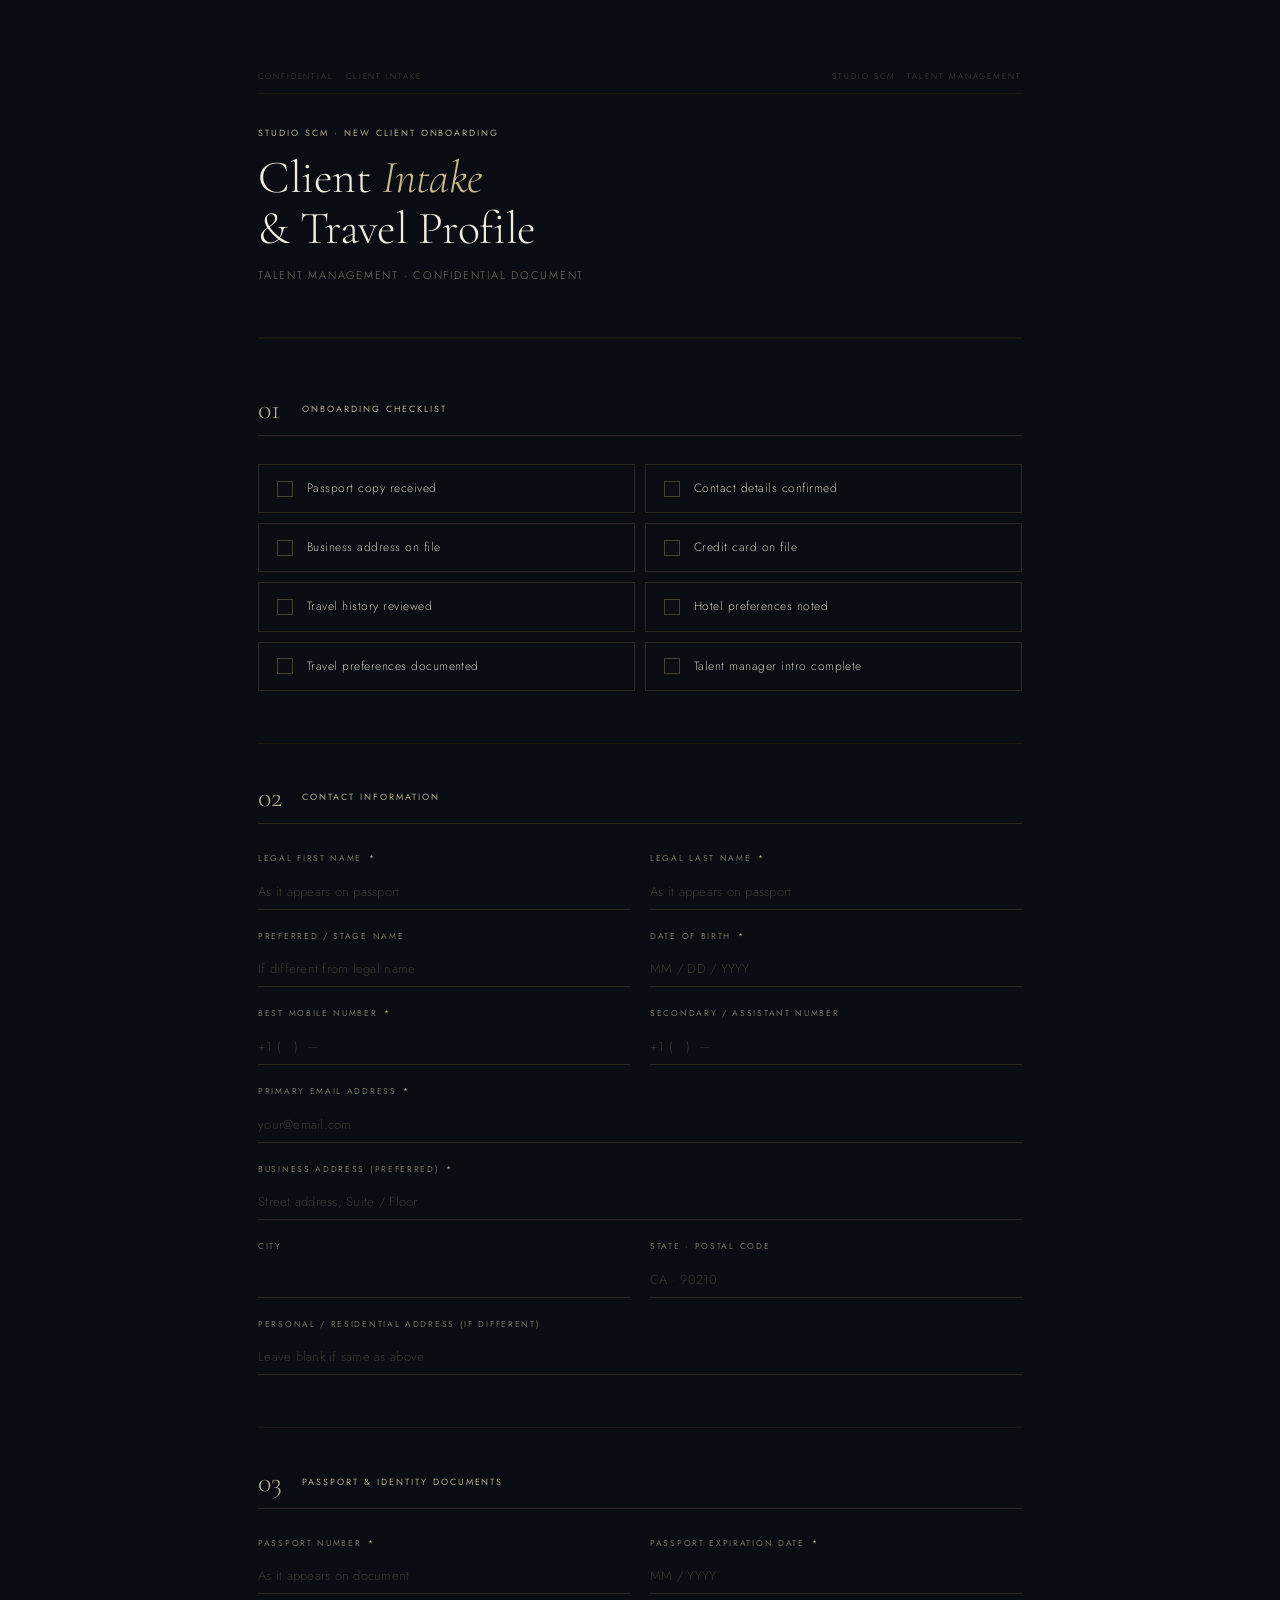
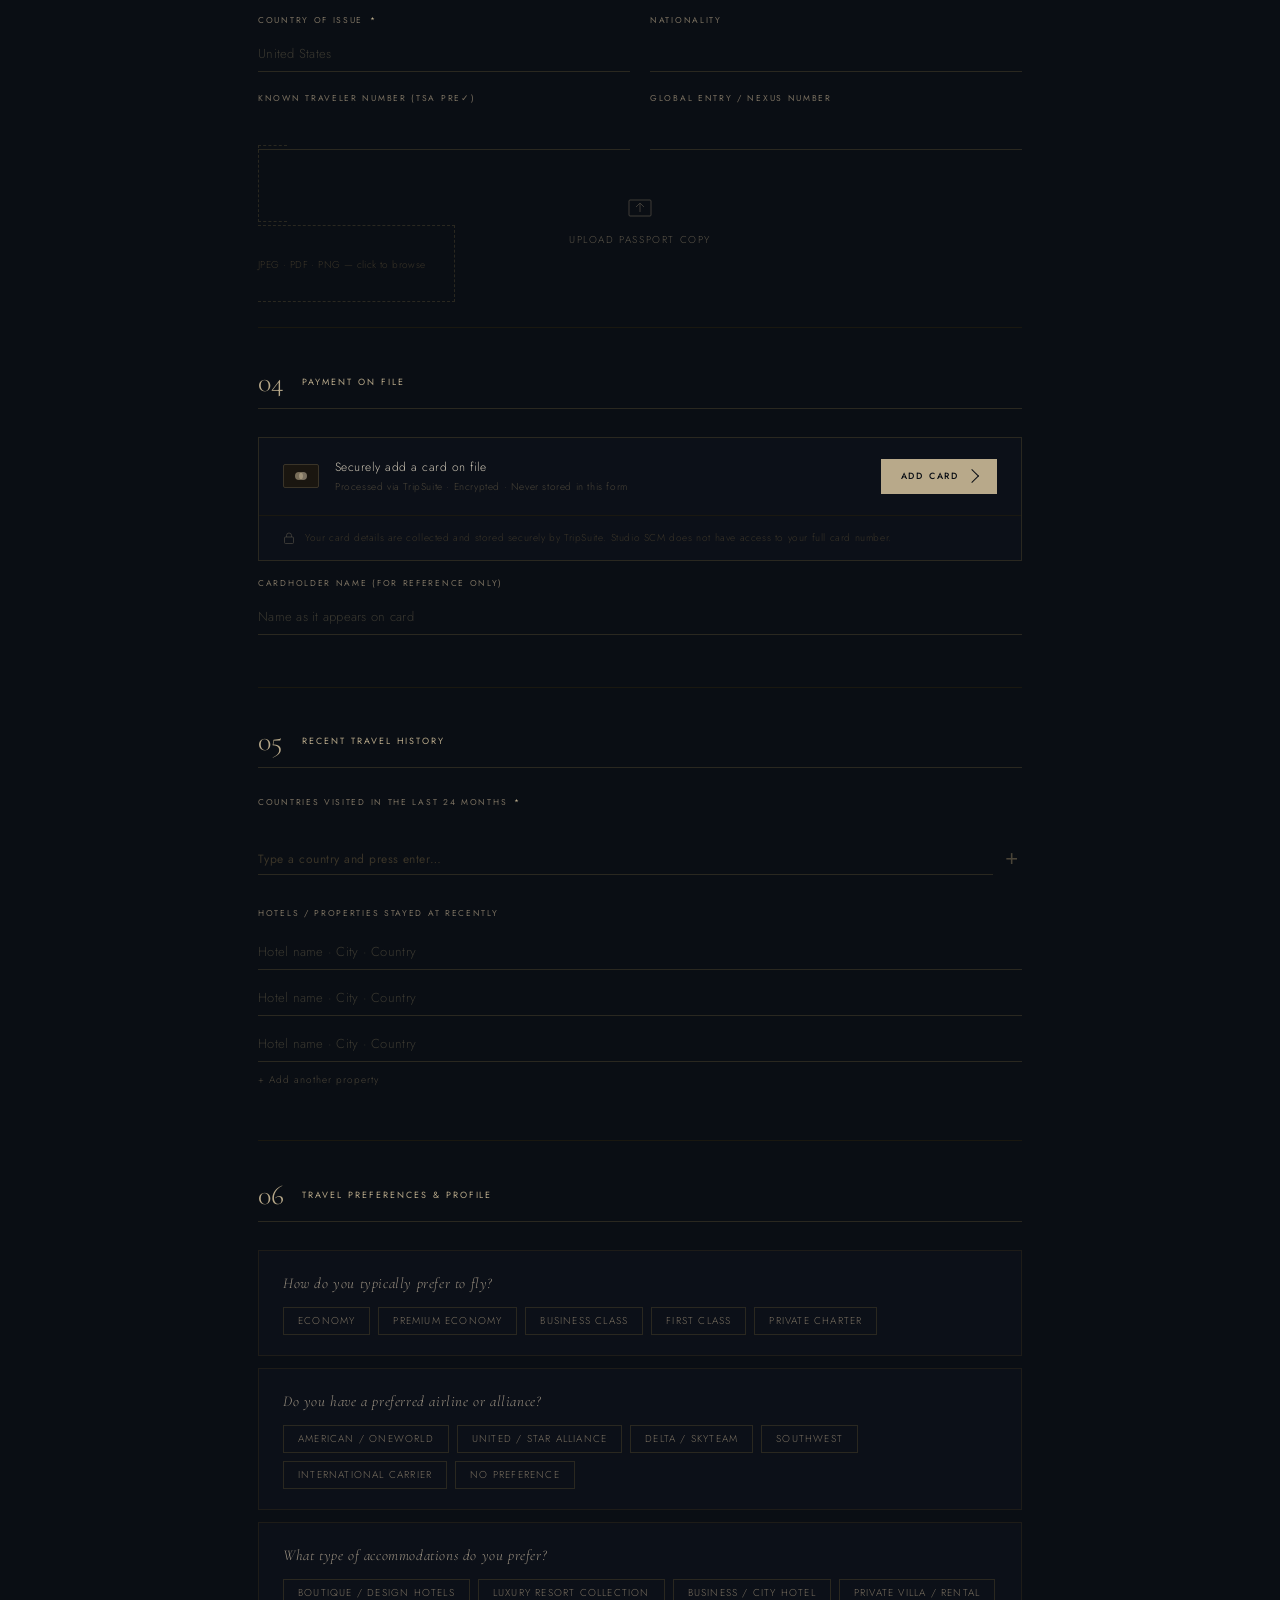
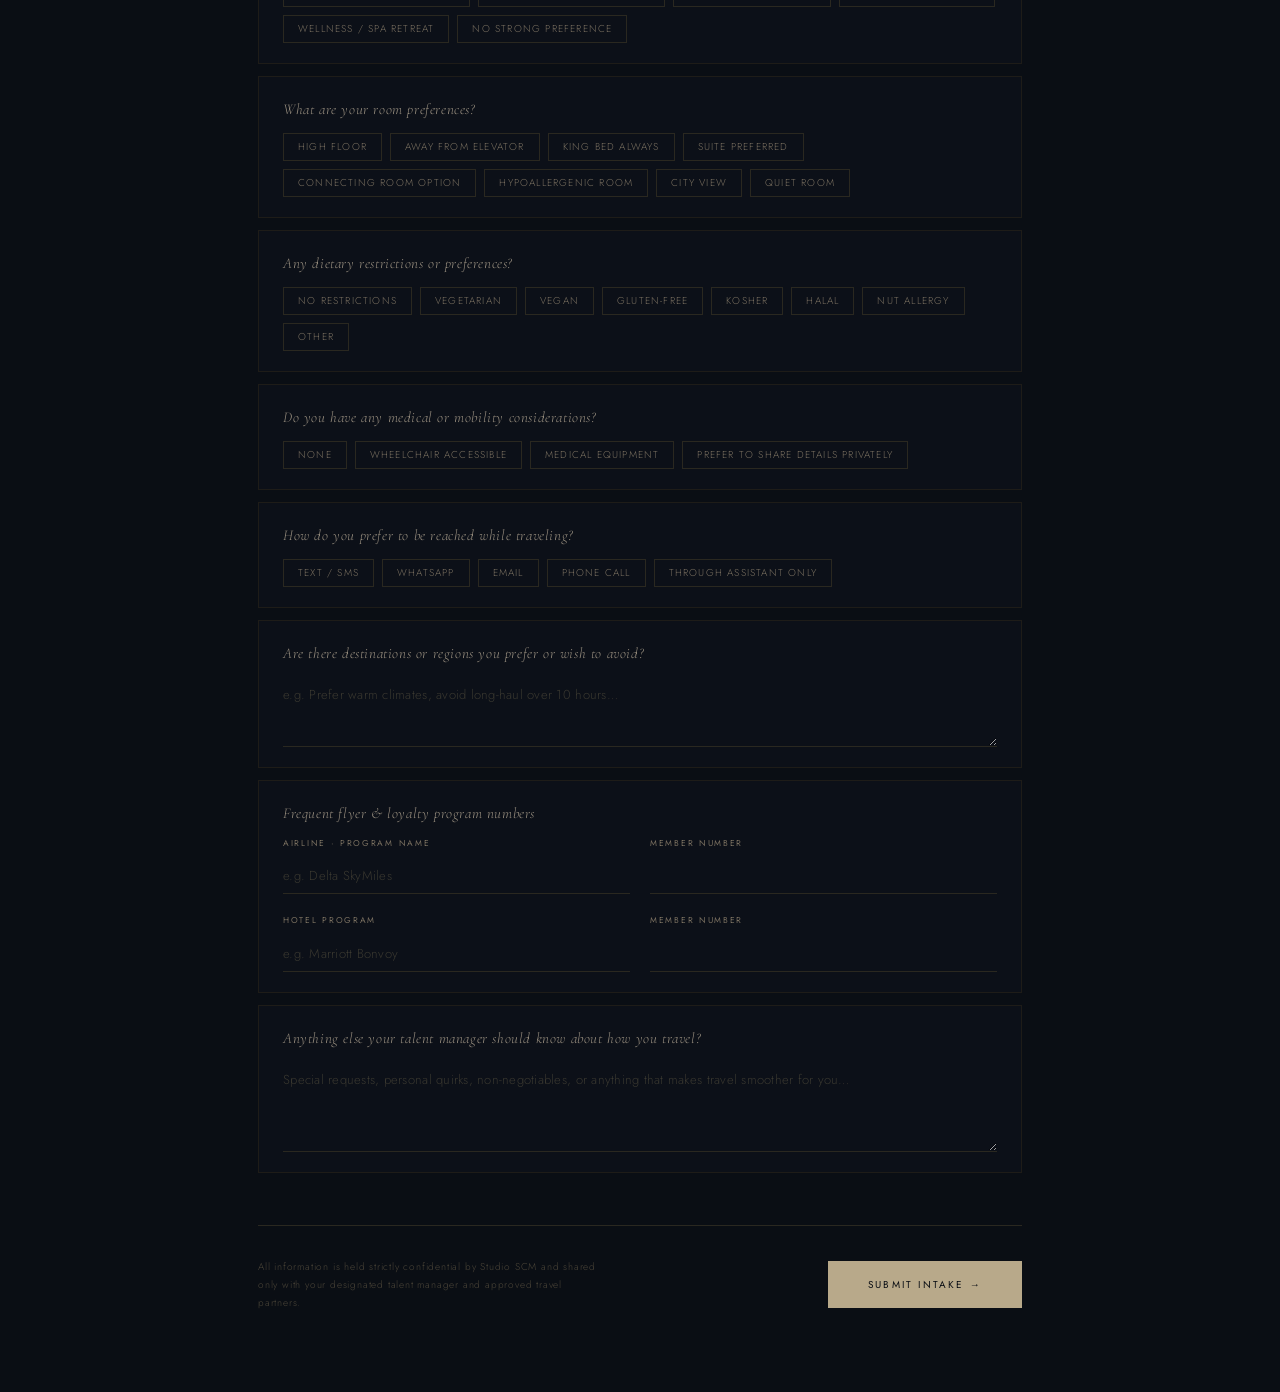
==== clientintake.html @ a7fa6554 "Publish client intake page at /clientintake Renamed StudioSCM_ClientIntake.html to clientintake.html" ====
<!DOCTYPE html>
<html lang="en">
<head>
<meta charset="UTF-8">
<meta name="viewport" content="width=device-width, initial-scale=1.0">
<title>Studio SCM · Client Intake & Travel Profile</title>
<style>
  @import url('https://fonts.googleapis.com/css2?family=Cormorant+Garamond:ital,wght@0,300;0,400;0,500;1,300;1,400&family=Jost:wght@300;400;500&display=swap');

  * { box-sizing: border-box; margin: 0; padding: 0; }

  body {
    background: #0a0e14;
    color: #e8e2d4;
    font-family: 'Jost', sans-serif;
    font-weight: 300;
    font-size: 13px;
    letter-spacing: 0.02em;
    line-height: 1.6;
    min-height: 100vh;
  }

  .page { max-width: 860px; margin: 0 auto; padding: 60px 48px 80px; }

  .confidential-bar {
    display: flex; align-items: center; justify-content: space-between;
    padding: 10px 0; margin-bottom: 32px;
    border-bottom: 0.5px solid #1a1810;
  }
  .conf-label { font-size: 8px; letter-spacing: 0.24em; text-transform: uppercase; color: #4a4438; }

  .title-block { margin-bottom: 52px; }
  .studio-tag { font-size: 9px; letter-spacing: 0.22em; text-transform: uppercase; color: #b8a98a; font-weight: 400; margin-bottom: 12px; }
  .main-title { font-family: 'Cormorant Garamond', serif; font-size: 46px; font-weight: 300; line-height: 1.1; color: #f2ece0; letter-spacing: -0.01em; }
  .main-title em { font-style: italic; color: #c9b98a; }
  .subtitle { font-size: 11px; letter-spacing: 0.16em; text-transform: uppercase; color: #7a7060; margin-top: 14px; }

  .progress-strip { height: 2px; background: #1a1810; margin-bottom: 56px; }
  .progress-fill { height: 100%; background: #b8a98a; width: 0%; transition: width 0.4s ease; }

  .section { margin-bottom: 52px; }
  .section-header { display: flex; align-items: center; gap: 16px; margin-bottom: 28px; padding-bottom: 12px; border-bottom: 0.5px solid #2a2820; }
  .section-num { font-family: 'Cormorant Garamond', serif; font-size: 28px; font-weight: 300; color: #b8a98a; line-height: 1; min-width: 28px; }
  .section-title { font-size: 9px; letter-spacing: 0.22em; text-transform: uppercase; color: #b8a98a; font-weight: 400; }

  /* Checklist */
  .checklist-grid { display: grid; grid-template-columns: 1fr 1fr; gap: 10px; }
  .check-item { display: flex; align-items: center; gap: 14px; padding: 14px 18px; border: 0.5px solid #2a2820; cursor: pointer; transition: border-color 0.2s, background 0.2s; user-select: none; }
  .check-item:hover { border-color: #4a4030; background: #0f1219; }
  .check-item.checked { border-color: #b8a98a; background: #0f1219; }
  .check-box { width: 16px; height: 16px; border: 0.5px solid #4a4030; flex-shrink: 0; display: flex; align-items: center; justify-content: center; transition: border-color 0.2s, background 0.2s; }
  .check-item.checked .check-box { border-color: #b8a98a; background: #b8a98a; }
  .check-mark { display: none; width: 8px; height: 5px; border-left: 1.5px solid #0a0e14; border-bottom: 1.5px solid #0a0e14; transform: rotate(-45deg) translateY(-1px); }
  .check-item.checked .check-mark { display: block; }
  .check-label { font-size: 12px; color: #c8c0b0; letter-spacing: 0.04em; }
  .check-item.checked .check-label { color: #e8e2d4; }

  /* Fields */
  .fields-grid { display: grid; grid-template-columns: 1fr 1fr; gap: 20px; }
  .field { display: flex; flex-direction: column; gap: 8px; }
  .field.span2 { grid-column: span 2; }
  .field-label { font-size: 8.5px; letter-spacing: 0.2em; text-transform: uppercase; color: #7a7060; font-weight: 400; }
  .field-label .req { color: #b8a98a; margin-left: 2px; }
  .field input, .field textarea, .field select {
    background: transparent; border: none; border-bottom: 0.5px solid #2a2820;
    color: #e8e2d4; font-family: 'Jost', sans-serif; font-weight: 300; font-size: 13px;
    padding: 8px 0; outline: none; transition: border-color 0.2s; letter-spacing: 0.02em; width: 100%;
  }
  .field input::placeholder, .field textarea::placeholder { color: #3a3830; }
  .field input:focus, .field textarea:focus { border-bottom-color: #b8a98a; }
  .field textarea { resize: vertical; min-height: 70px; line-height: 1.6; }

  .divider { height: 0.5px; background: #1a1810; margin: 40px 0; }

  /* Payment */
  .cc-block { border: 0.5px solid #2a2820; background: #0c1018; overflow: hidden; }
  .cc-top { display: flex; align-items: center; gap: 16px; padding: 20px 24px; border-bottom: 0.5px solid #1a1810; }
  .cc-icon { width: 36px; height: 24px; border: 0.5px solid #3a3428; border-radius: 2px; background: #1a1610; display: flex; align-items: center; justify-content: center; flex-shrink: 0; }
  .cc-dot { width: 8px; height: 8px; border-radius: 50%; background: #b8a98a; opacity: 0.6; margin-right: -4px; }
  .cc-dot2 { width: 8px; height: 8px; border-radius: 50%; background: #7a7060; }
  .cc-info { flex: 1; }
  .cc-info-title { font-size: 12px; color: #c8c0b0; letter-spacing: 0.04em; margin-bottom: 2px; }
  .cc-info-sub { font-size: 10px; color: #4a4438; letter-spacing: 0.06em; }
  .cc-btn { display: inline-flex; align-items: center; gap: 8px; padding: 10px 20px; background: #b8a98a; color: #0a0e14; font-family: 'Jost', sans-serif; font-size: 9px; font-weight: 500; letter-spacing: 0.2em; text-transform: uppercase; text-decoration: none; border: none; cursor: pointer; transition: background 0.2s; flex-shrink: 0; }
  .cc-btn:hover { background: #c8b99a; }
  .cc-arrow { width: 10px; height: 10px; border-top: 1.5px solid #0a0e14; border-right: 1.5px solid #0a0e14; transform: rotate(45deg); display: inline-block; flex-shrink: 0; }
  .cc-bottom { padding: 14px 24px; display: flex; align-items: center; gap: 10px; }
  .cc-secure-note { font-size: 10px; color: #3a3428; letter-spacing: 0.06em; line-height: 1.6; }

  /* Passport upload */
  .passport-upload { border: 0.5px dashed #2a2820; padding: 28px; text-align: center; cursor: pointer; transition: border-color 0.2s; }
  .passport-upload:hover { border-color: #4a4030; }
  .upload-label { font-size: 10px; letter-spacing: 0.16em; text-transform: uppercase; color: #5a5448; display: block; margin-bottom: 6px; margin-top: 10px; }
  .upload-sub { font-size: 10px; color: #3a3428; letter-spacing: 0.04em; }
  .passport-upload input[type="file"] { display: none; }

  /* Countries */
  .countries-row { display: flex; gap: 8px; flex-wrap: wrap; margin-top: 12px; min-height: 10px; }
  .country-tag { padding: 4px 12px; border: 0.5px solid #2a2820; font-size: 10px; letter-spacing: 0.1em; text-transform: uppercase; color: #7a7060; display: flex; align-items: center; gap: 8px; }
  .country-tag .remove { cursor: pointer; color: #4a4438; font-size: 16px; line-height: 1; }
  .country-tag .remove:hover { color: #b8a98a; }
  .add-country { display: flex; gap: 8px; align-items: center; margin-top: 10px; }
  .add-country input { background: transparent; border: none; border-bottom: 0.5px solid #2a2820; color: #e8e2d4; font-family: 'Jost', sans-serif; font-size: 12px; padding: 6px 0; outline: none; flex: 1; letter-spacing: 0.04em; }
  .add-country input:focus { border-bottom-color: #b8a98a; }
  .add-country input::placeholder { color: #3a3428; }
  .add-btn { font-size: 22px; color: #4a4438; cursor: pointer; border: none; background: none; line-height: 1; padding: 0 4px; }
  .add-btn:hover { color: #b8a98a; }
  .hotel-field { margin-bottom: 10px; }

  /* Travel preference cards */
  .travel-card { border: 0.5px solid #1e1c18; padding: 20px 24px; margin-bottom: 12px; background: #0c1018; }
  .travel-q { font-family: 'Cormorant Garamond', serif; font-size: 15px; font-weight: 300; color: #9a9080; letter-spacing: 0.04em; margin-bottom: 12px; font-style: italic; }
  .travel-options { display: flex; flex-wrap: wrap; gap: 8px; }
  .t-opt { padding: 5px 14px; border: 0.5px solid #2a2820; font-size: 10px; letter-spacing: 0.12em; text-transform: uppercase; color: #7a7060; cursor: pointer; transition: all 0.2s; user-select: none; }
  .t-opt:hover { border-color: #4a4030; color: #b8a98a; }
  .t-opt.selected { border-color: #b8a98a; color: #b8a98a; background: rgba(184,169,138,0.06); }

  /* Submit */
  .submit-row { display: flex; align-items: center; justify-content: space-between; gap: 32px; padding-top: 32px; border-top: 0.5px solid #2a2820; margin-top: 48px; }
  .submit-note { font-size: 10px; color: #4a4438; letter-spacing: 0.08em; max-width: 340px; line-height: 1.8; }
  .submit-btn { font-family: 'Jost', sans-serif; font-weight: 400; font-size: 10px; letter-spacing: 0.22em; text-transform: uppercase; color: #0a0e14; background: #b8a98a; border: none; padding: 16px 40px; cursor: pointer; transition: background 0.2s; white-space: nowrap; flex-shrink: 0; }
  .submit-btn:hover { background: #c8b99a; }
  .submit-btn:disabled { background: #3a3428; color: #5a5448; cursor: default; }

  /* Success state */
  .success-screen { display: none; text-align: center; padding: 80px 40px; }
  .success-screen.visible { display: block; }
  .success-icon { font-size: 48px; margin-bottom: 24px; }
  .success-title { font-family: 'Cormorant Garamond', serif; font-size: 36px; font-weight: 300; color: #f2ece0; margin-bottom: 12px; }
  .success-sub { font-size: 11px; color: #7a7060; letter-spacing: 0.12em; text-transform: uppercase; }

  /* Error banner */
  .error-banner { display: none; background: rgba(180,60,60,0.12); border: 0.5px solid #7a3030; color: #d47070; font-size: 11px; letter-spacing: 0.06em; padding: 12px 18px; margin-top: 16px; }
  .error-banner.visible { display: block; }

  @media (max-width: 640px) {
    .page { padding: 32px 24px 60px; }
    .checklist-grid { grid-template-columns: 1fr; }
    .fields-grid { grid-template-columns: 1fr; }
    .field.span2 { grid-column: span 1; }
    .main-title { font-size: 34px; }
    .submit-row { flex-direction: column; align-items: flex-start; }
    .cc-top { flex-direction: column; align-items: flex-start; }
  }
</style>
</head>
<body>

<div class="page">

  <div id="formSection">

    <div class="confidential-bar">
      <span class="conf-label">Confidential · Client Intake</span>
      <span class="conf-label">Studio SCM · Talent Management</span>
    </div>

    <div class="title-block">
      <div class="studio-tag">Studio SCM · New Client Onboarding</div>
      <div class="main-title">Client <em>Intake</em><br>&amp; Travel Profile</div>
      <div class="subtitle">Talent Management · Confidential Document</div>
    </div>

    <div class="progress-strip"><div class="progress-fill" id="progressFill"></div></div>

    <!-- 01 CHECKLIST -->
    <div class="section">
      <div class="section-header">
        <div class="section-num">01</div>
        <div class="section-title">Onboarding Checklist</div>
      </div>
      <div class="checklist-grid">
        <div class="check-item" onclick="toggleCheck(this)"><div class="check-box"><div class="check-mark"></div></div><span class="check-label">Passport copy received</span></div>
        <div class="check-item" onclick="toggleCheck(this)"><div class="check-box"><div class="check-mark"></div></div><span class="check-label">Contact details confirmed</span></div>
        <div class="check-item" onclick="toggleCheck(this)"><div class="check-box"><div class="check-mark"></div></div><span class="check-label">Business address on file</span></div>
        <div class="check-item" onclick="toggleCheck(this)"><div class="check-box"><div class="check-mark"></div></div><span class="check-label">Credit card on file</span></div>
        <div class="check-item" onclick="toggleCheck(this)"><div class="check-box"><div class="check-mark"></div></div><span class="check-label">Travel history reviewed</span></div>
        <div class="check-item" onclick="toggleCheck(this)"><div class="check-box"><div class="check-mark"></div></div><span class="check-label">Hotel preferences noted</span></div>
        <div class="check-item" onclick="toggleCheck(this)"><div class="check-box"><div class="check-mark"></div></div><span class="check-label">Travel preferences documented</span></div>
        <div class="check-item" onclick="toggleCheck(this)"><div class="check-box"><div class="check-mark"></div></div><span class="check-label">Talent manager intro complete</span></div>
      </div>
    </div>

    <div class="divider"></div>

    <!-- 02 CONTACT -->
    <div class="section">
      <div class="section-header">
        <div class="section-num">02</div>
        <div class="section-title">Contact Information</div>
      </div>
      <div class="fields-grid">
        <div class="field"><div class="field-label">Legal First Name <span class="req">*</span></div><input type="text" name="first_name" placeholder="As it appears on passport" required></div>
        <div class="field"><div class="field-label">Legal Last Name <span class="req">*</span></div><input type="text" name="last_name" placeholder="As it appears on passport" required></div>
        <div class="field"><div class="field-label">Preferred / Stage Name</div><input type="text" name="preferred_name" placeholder="If different from legal name"></div>
        <div class="field"><div class="field-label">Date of Birth <span class="req">*</span></div><input type="text" name="dob" placeholder="MM / DD / YYYY" required></div>
        <div class="field"><div class="field-label">Best Mobile Number <span class="req">*</span></div><input type="tel" name="phone_primary" placeholder="+1 (   )  —  " required></div>
        <div class="field"><div class="field-label">Secondary / Assistant Number</div><input type="tel" name="phone_secondary" placeholder="+1 (   )  —  "></div>
        <div class="field span2"><div class="field-label">Primary Email Address <span class="req">*</span></div><input type="email" name="email" placeholder="your@email.com" required></div>
        <div class="field span2"><div class="field-label">Business Address (Preferred) <span class="req">*</span></div><input type="text" name="address_business" placeholder="Street address, Suite / Floor" required></div>
        <div class="field"><div class="field-label">City</div><input type="text" name="address_city" placeholder=""></div>
        <div class="field"><div class="field-label">State · Postal Code</div><input type="text" name="address_state_zip" placeholder="CA · 90210"></div>
        <div class="field span2"><div class="field-label">Personal / Residential Address (if different)</div><input type="text" name="address_personal" placeholder="Leave blank if same as above"></div>
      </div>
    </div>

    <div class="divider"></div>

    <!-- 03 PASSPORT -->
    <div class="section">
      <div class="section-header">
        <div class="section-num">03</div>
        <div class="section-title">Passport &amp; Identity Documents</div>
      </div>
      <div class="fields-grid" style="margin-bottom: 24px;">
        <div class="field"><div class="field-label">Passport Number <span class="req">*</span></div><input type="text" name="passport_number" placeholder="As it appears on document" required></div>
        <div class="field"><div class="field-label">Passport Expiration Date <span class="req">*</span></div><input type="text" name="passport_expiry" placeholder="MM / YYYY" required></div>
        <div class="field"><div class="field-label">Country of Issue <span class="req">*</span></div><input type="text" name="passport_country" placeholder="United States" required></div>
        <div class="field"><div class="field-label">Nationality</div><input type="text" name="nationality" placeholder=""></div>
        <div class="field"><div class="field-label">Known Traveler Number (TSA Pre✓)</div><input type="text" name="ktn" placeholder=""></div>
        <div class="field"><div class="field-label">Global Entry / NEXUS Number</div><input type="text" name="global_entry" placeholder=""></div>
      </div>

      <label class="passport-upload" id="uploadZone">
        <input type="file" id="passportFile" name="passport_file" accept=".jpg,.jpeg,.png,.pdf" onchange="handleFileSelect(this)">
        <svg width="28" height="28" viewBox="0 0 28 28" fill="none" xmlns="http://www.w3.org/2000/svg" style="opacity:0.4; margin: 0 auto; display: block;">
          <rect x="3" y="6" width="22" height="16" rx="1" stroke="#b8a98a" stroke-width="0.75"/>
          <line x1="14" y1="10" x2="14" y2="18" stroke="#b8a98a" stroke-width="0.75"/>
          <polyline points="10,13 14,9 18,13" stroke="#b8a98a" stroke-width="0.75" fill="none"/>
        </svg>
        <span class="upload-label" id="uploadLabel">Upload Passport Copy</span>
        <span class="upload-sub">JPEG · PDF · PNG — click to browse</span>
      </label>
    </div>

    <div class="divider"></div>

    <!-- 04 PAYMENT -->
    <div class="section">
      <div class="section-header">
        <div class="section-num">04</div>
        <div class="section-title">Payment on File</div>
      </div>

      <div class="cc-block">
        <div class="cc-top">
          <div class="cc-icon">
            <div class="cc-dot"></div>
            <div class="cc-dot2"></div>
          </div>
          <div class="cc-info">
            <div class="cc-info-title">Securely add a card on file</div>
            <div class="cc-info-sub">Processed via TripSuite · Encrypted · Never stored in this form</div>
          </div>
          <a class="cc-btn" href="https://app.tripsuite.com/public/clients/b8e53a6a-65d3-44a4-b1b5-7749fac20e9f/card?name=Natalie%20S" target="_blank" rel="noopener noreferrer">
            Add Card <span class="cc-arrow"></span>
          </a>
        </div>
        <div class="cc-bottom">
          <svg width="12" height="12" viewBox="0 0 12 12" fill="none" xmlns="http://www.w3.org/2000/svg" style="opacity:0.35; flex-shrink:0;">
            <rect x="1.5" y="5" width="9" height="6.5" rx="1" stroke="#b8a98a" stroke-width="0.75"/>
            <path d="M3.5 5V3.5a2.5 2.5 0 0 1 5 0V5" stroke="#b8a98a" stroke-width="0.75"/>
          </svg>
          <span class="cc-secure-note">Your card details are collected and stored securely by TripSuite. Studio SCM does not have access to your full card number.</span>
        </div>
      </div>

      <div style="margin-top: 16px;">
        <div class="field">
          <div class="field-label">Cardholder Name (for reference only)</div>
          <input type="text" name="cardholder_name" placeholder="Name as it appears on card">
        </div>
      </div>
    </div>

    <div class="divider"></div>

    <!-- 05 TRAVEL HISTORY -->
    <div class="section">
      <div class="section-header">
        <div class="section-num">05</div>
        <div class="section-title">Recent Travel History</div>
      </div>

      <div style="margin-bottom: 32px;">
        <div class="field-label" style="margin-bottom: 14px;">Countries visited in the last 24 months <span class="req">*</span></div>
        <div class="countries-row" id="countryTags"></div>
        <div class="add-country">
          <input type="text" id="countryInput" placeholder="Type a country and press enter…" onkeydown="addCountryOnEnter(event)">
          <button type="button" class="add-btn" onclick="addCountry()">+</button>
        </div>
        <input type="hidden" name="countries_visited" id="countriesHidden">
      </div>

      <div>
        <div class="field-label" style="margin-bottom: 14px;">Hotels / properties stayed at recently</div>
        <div id="hotelFields">
          <div class="hotel-field field"><input type="text" name="hotel_1" placeholder="Hotel name · City · Country"></div>
          <div class="hotel-field field"><input type="text" name="hotel_2" placeholder="Hotel name · City · Country"></div>
          <div class="hotel-field field"><input type="text" name="hotel_3" placeholder="Hotel name · City · Country"></div>
        </div>
        <div style="margin-top: 10px; font-size: 10px; color: #4a4438; cursor: pointer; letter-spacing: 0.1em;" onclick="addHotelField()">+ Add another property</div>
      </div>
    </div>

    <div class="divider"></div>

    <!-- 06 TRAVEL PREFERENCES -->
    <div class="section">
      <div class="section-header">
        <div class="section-num">06</div>
        <div class="section-title">Travel Preferences &amp; Profile</div>
      </div>

      <div class="travel-card">
        <div class="travel-q">How do you typically prefer to fly?</div>
        <div class="travel-options" data-field="flight_class">
          <div class="t-opt" onclick="toggleOpt(this)">Economy</div>
          <div class="t-opt" onclick="toggleOpt(this)">Premium Economy</div>
          <div class="t-opt" onclick="toggleOpt(this)">Business Class</div>
          <div class="t-opt" onclick="toggleOpt(this)">First Class</div>
          <div class="t-opt" onclick="toggleOpt(this)">Private Charter</div>
        </div>
      </div>

      <div class="travel-card">
        <div class="travel-q">Do you have a preferred airline or alliance?</div>
        <div class="travel-options" data-field="airline_pref">
          <div class="t-opt" onclick="toggleOpt(this)">American / Oneworld</div>
          <div class="t-opt" onclick="toggleOpt(this)">United / Star Alliance</div>
          <div class="t-opt" onclick="toggleOpt(this)">Delta / SkyTeam</div>
          <div class="t-opt" onclick="toggleOpt(this)">Southwest</div>
          <div class="t-opt" onclick="toggleOpt(this)">International carrier</div>
          <div class="t-opt" onclick="toggleOpt(this)">No preference</div>
        </div>
      </div>

      <div class="travel-card">
        <div class="travel-q">What type of accommodations do you prefer?</div>
        <div class="travel-options" data-field="hotel_type">
          <div class="t-opt" onclick="toggleOpt(this)">Boutique / Design hotels</div>
          <div class="t-opt" onclick="toggleOpt(this)">Luxury resort collection</div>
          <div class="t-opt" onclick="toggleOpt(this)">Business / City hotel</div>
          <div class="t-opt" onclick="toggleOpt(this)">Private villa / rental</div>
          <div class="t-opt" onclick="toggleOpt(this)">Wellness / Spa retreat</div>
          <div class="t-opt" onclick="toggleOpt(this)">No strong preference</div>
        </div>
      </div>

      <div class="travel-card">
        <div class="travel-q">What are your room preferences?</div>
        <div class="travel-options" data-field="room_pref">
          <div class="t-opt" onclick="toggleOpt(this)">High floor</div>
          <div class="t-opt" onclick="toggleOpt(this)">Away from elevator</div>
          <div class="t-opt" onclick="toggleOpt(this)">King bed always</div>
          <div class="t-opt" onclick="toggleOpt(this)">Suite preferred</div>
          <div class="t-opt" onclick="toggleOpt(this)">Connecting room option</div>
          <div class="t-opt" onclick="toggleOpt(this)">Hypoallergenic room</div>
          <div class="t-opt" onclick="toggleOpt(this)">City view</div>
          <div class="t-opt" onclick="toggleOpt(this)">Quiet room</div>
        </div>
      </div>

      <div class="travel-card">
        <div class="travel-q">Any dietary restrictions or preferences?</div>
        <div class="travel-options" data-field="dietary">
          <div class="t-opt" onclick="toggleOpt(this)">No restrictions</div>
          <div class="t-opt" onclick="toggleOpt(this)">Vegetarian</div>
          <div class="t-opt" onclick="toggleOpt(this)">Vegan</div>
          <div class="t-opt" onclick="toggleOpt(this)">Gluten-free</div>
          <div class="t-opt" onclick="toggleOpt(this)">Kosher</div>
          <div class="t-opt" onclick="toggleOpt(this)">Halal</div>
          <div class="t-opt" onclick="toggleOpt(this)">Nut allergy</div>
          <div class="t-opt" onclick="toggleOpt(this)">Other</div>
        </div>
      </div>

      <div class="travel-card">
        <div class="travel-q">Do you have any medical or mobility considerations?</div>
        <div class="travel-options" data-field="mobility">
          <div class="t-opt" onclick="toggleOpt(this)">None</div>
          <div class="t-opt" onclick="toggleOpt(this)">Wheelchair accessible</div>
          <div class="t-opt" onclick="toggleOpt(this)">Medical equipment</div>
          <div class="t-opt" onclick="toggleOpt(this)">Prefer to share details privately</div>
        </div>
      </div>

      <div class="travel-card">
        <div class="travel-q">How do you prefer to be reached while traveling?</div>
        <div class="travel-options" data-field="contact_pref">
          <div class="t-opt" onclick="toggleOpt(this)">Text / SMS</div>
          <div class="t-opt" onclick="toggleOpt(this)">WhatsApp</div>
          <div class="t-opt" onclick="toggleOpt(this)">Email</div>
          <div class="t-opt" onclick="toggleOpt(this)">Phone call</div>
          <div class="t-opt" onclick="toggleOpt(this)">Through assistant only</div>
        </div>
      </div>

      <div class="travel-card">
        <div class="travel-q">Are there destinations or regions you prefer or wish to avoid?</div>
        <div class="field" style="margin-top: 8px;">
          <textarea name="destination_notes" placeholder="e.g. Prefer warm climates, avoid long-haul over 10 hours…"></textarea>
        </div>
      </div>

      <div class="travel-card">
        <div class="travel-q">Frequent flyer &amp; loyalty program numbers</div>
        <div class="fields-grid" style="margin-top: 10px;">
          <div class="field"><div class="field-label">Airline · Program name</div><input type="text" name="ff_airline" placeholder="e.g. Delta SkyMiles"></div>
          <div class="field"><div class="field-label">Member Number</div><input type="text" name="ff_airline_num" placeholder=""></div>
          <div class="field"><div class="field-label">Hotel program</div><input type="text" name="ff_hotel" placeholder="e.g. Marriott Bonvoy"></div>
          <div class="field"><div class="field-label">Member Number</div><input type="text" name="ff_hotel_num" placeholder=""></div>
        </div>
      </div>

      <div class="travel-card">
        <div class="travel-q">Anything else your talent manager should know about how you travel?</div>
        <div class="field" style="margin-top: 8px;">
          <textarea name="additional_notes" placeholder="Special requests, personal quirks, non-negotiables, or anything that makes travel smoother for you…" style="min-height: 90px;"></textarea>
        </div>
      </div>
    </div>

    <div class="error-banner" id="errorBanner">Something went wrong — please try again or email amy@studioscm.com directly.</div>

    <div class="submit-row">
      <div class="submit-note">All information is held strictly confidential by Studio SCM and shared only with your designated talent manager and approved travel partners.</div>
      <button type="button" class="submit-btn" id="submitBtn" onclick="handleSubmit()">Submit Intake →</button>
    </div>

  </div><!-- end formSection -->

  <!-- SUCCESS SCREEN -->
  <div class="success-screen" id="successScreen">
    <div class="success-icon">✦</div>
    <div class="main-title" style="font-size:36px; margin-bottom: 16px;">Thank <em>you.</em></div>
    <div class="subtitle" style="margin-top: 0;">Your intake form has been received · Studio SCM will be in touch shortly</div>
  </div>

</div><!-- end page -->

<script>
  const countries = [];
  let hotelCount = 3;

  /* ---- Checklist ---- */
  function toggleCheck(el) {
    el.classList.toggle('checked');
    updateProgress();
  }

  function updateProgress() {
    const total = document.querySelectorAll('.check-item').length;
    const done = document.querySelectorAll('.check-item.checked').length;
    document.getElementById('progressFill').style.width = (done / total * 100) + '%';
  }

  /* ---- Travel opts ---- */
  function toggleOpt(el) { el.classList.toggle('selected'); }

  /* ---- Countries ---- */
  function addCountry() {
    const input = document.getElementById('countryInput');
    const val = input.value.trim();
    if (!val) return;
    countries.push(val);
    input.value = '';
    renderCountries();
  }

  function addCountryOnEnter(e) {
    if (e.key === 'Enter') { e.preventDefault(); addCountry(); }
  }

  function removeCountry(idx) {
    countries.splice(idx, 1);
    renderCountries();
  }

  function renderCountries() {
    const row = document.getElementById('countryTags');
    row.innerHTML = countries.map((c, i) =>
      `<div class="country-tag">${c}<span class="remove" onclick="removeCountry(${i})">×</span></div>`
    ).join('');
    document.getElementById('countriesHidden').value = countries.join(', ');
  }

  /* ---- Hotels ---- */
  function addHotelField() {
    hotelCount++;
    const container = document.getElementById('hotelFields');
    const div = document.createElement('div');
    div.className = 'hotel-field field';
    div.innerHTML = `<input type="text" name="hotel_${hotelCount}" placeholder="Hotel name · City · Country">`;
    container.appendChild(div);
  }

  /* ---- File upload ---- */
  function handleFileSelect(input) {
    const label = document.getElementById('uploadLabel');
    if (input.files && input.files[0]) {
      label.textContent = '✓ ' + input.files[0].name;
      document.getElementById('uploadZone').style.borderColor = '#b8a98a';
    }
  }

  /* ---- Collect preference pills ---- */
  function collectPreferences() {
    const result = {};
    document.querySelectorAll('.travel-options[data-field]').forEach(group => {
      const key = group.getAttribute('data-field');
      const selected = [...group.querySelectorAll('.t-opt.selected')].map(el => el.textContent.trim());
      result[key] = selected.join(', ') || 'None selected';
    });
    return result;
  }

  /* ---- Submit via Formspree ---- */
  async function handleSubmit() {
    const btn = document.getElementById('submitBtn');
    const errorBanner = document.getElementById('errorBanner');
    errorBanner.classList.remove('visible');

    // Basic validation
    const required = document.querySelectorAll('[required]');
    let valid = true;
    required.forEach(field => {
      if (!field.value.trim()) {
        field.style.borderBottomColor = '#d47070';
        valid = false;
      } else {
        field.style.borderBottomColor = '';
      }
    });
    if (!valid) {
      errorBanner.textContent = 'Please fill in all required fields before submitting.';
      errorBanner.classList.add('visible');
      errorBanner.scrollIntoView({ behavior: 'smooth', block: 'center' });
      return;
    }

    btn.textContent = 'Sending…';
    btn.disabled = true;

    // Gather all named inputs
    const data = {};
    document.querySelectorAll('[name]').forEach(el => {
      if (el.name && el.type !== 'file') data[el.name] = el.value;
    });

    // Merge preference pills
    const prefs = collectPreferences();
    Object.assign(data, prefs);

    // Checklist state
    const checks = [...document.querySelectorAll('.check-item')].map(el => {
      return (el.classList.contains('checked') ? '✓ ' : '○ ') + el.querySelector('.check-label').textContent;
    });
    data['onboarding_checklist'] = checks.join(' | ');

    // -------------------------------------------------------
    // FORMSPREE ENDPOINT
    // Replace YOUR_FORM_ID below after signing up at formspree.io
    // e.g. https://formspree.io/f/abcd1234
    // -------------------------------------------------------
    const FORMSPREE_ENDPOINT = 'https://formspree.io/f/YOUR_FORM_ID';

    try {
      const res = await fetch(FORMSPREE_ENDPOINT, {
        method: 'POST',
        headers: { 'Content-Type': 'application/json', 'Accept': 'application/json' },
        body: JSON.stringify(data)
      });

      if (res.ok) {
        document.getElementById('formSection').style.display = 'none';
        document.getElementById('successScreen').classList.add('visible');
        window.scrollTo({ top: 0, behavior: 'smooth' });
      } else {
        throw new Error('Server error');
      }
    } catch (err) {
      btn.textContent = 'Submit Intake →';
      btn.disabled = false;
      errorBanner.textContent = 'Something went wrong — please try again or email amy@studioscm.com directly.';
      errorBanner.classList.add('visible');
    }
  }
</script>
</body>
</html>
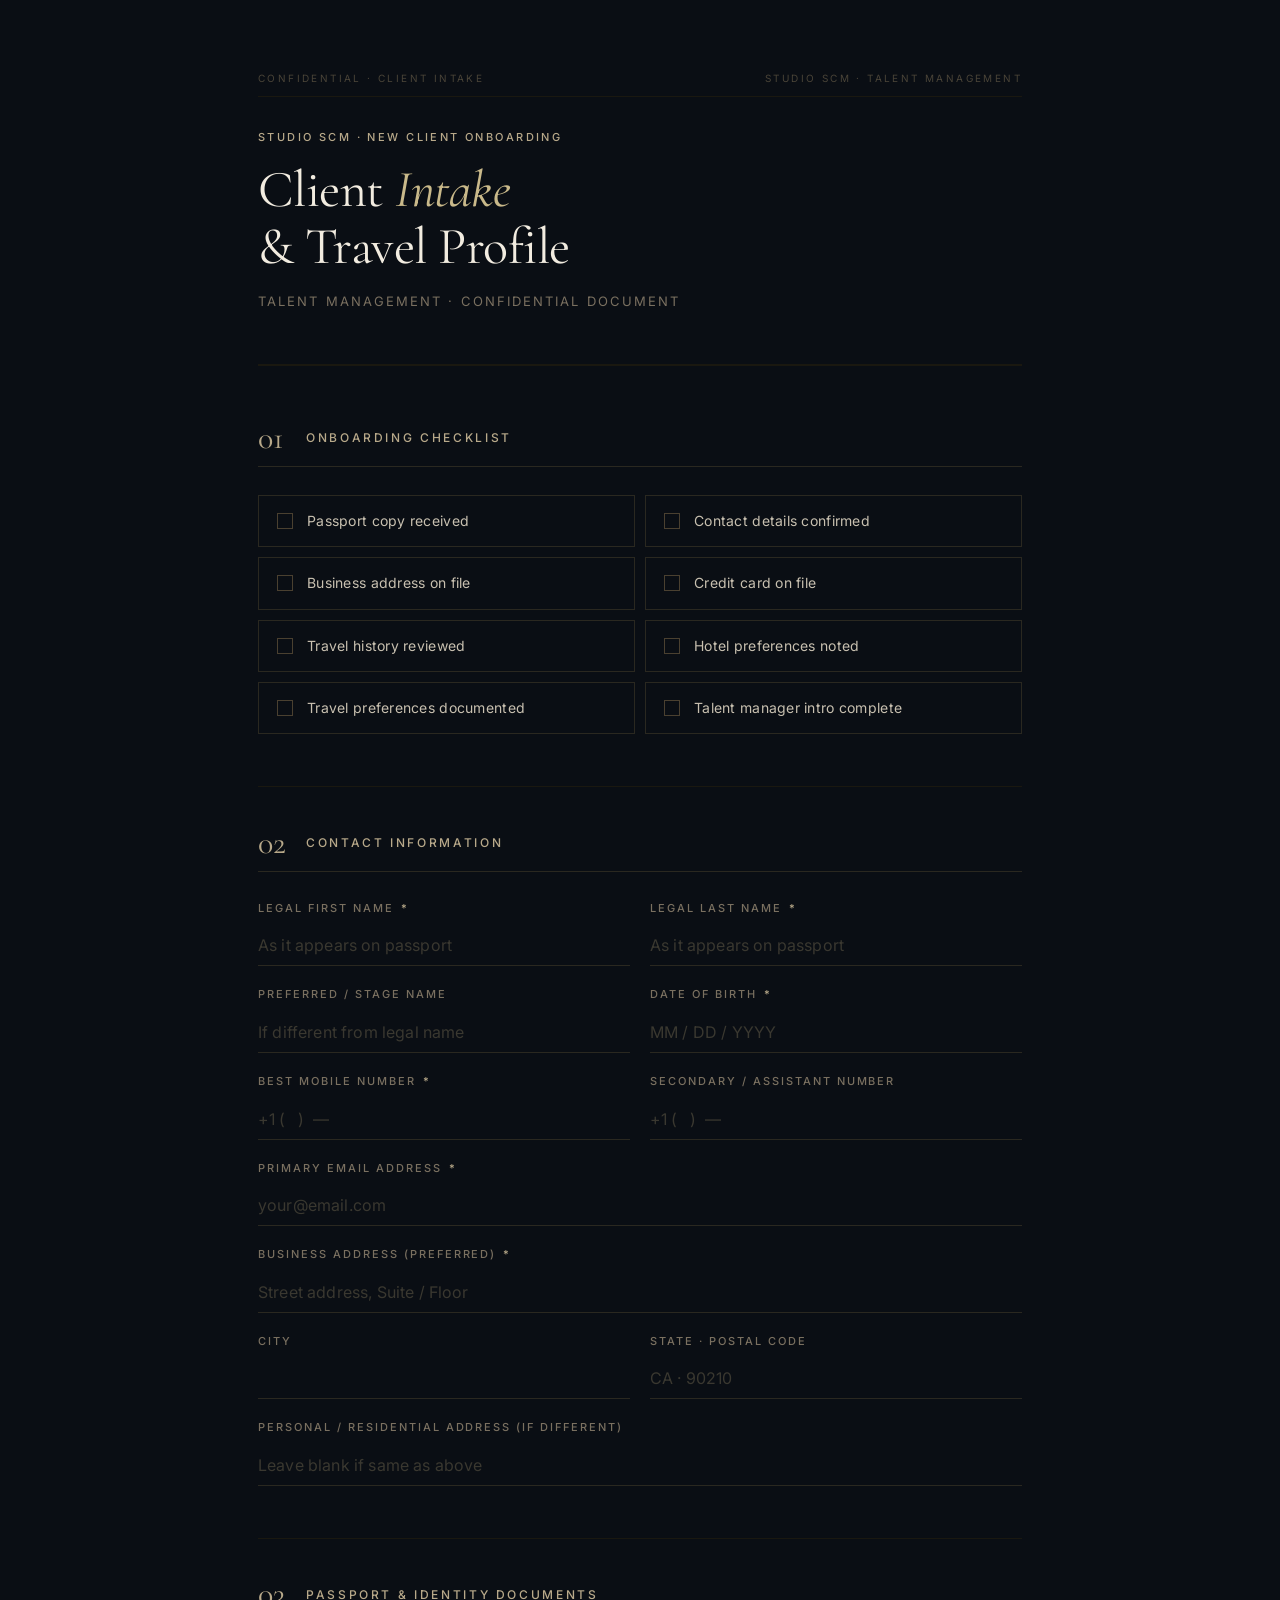
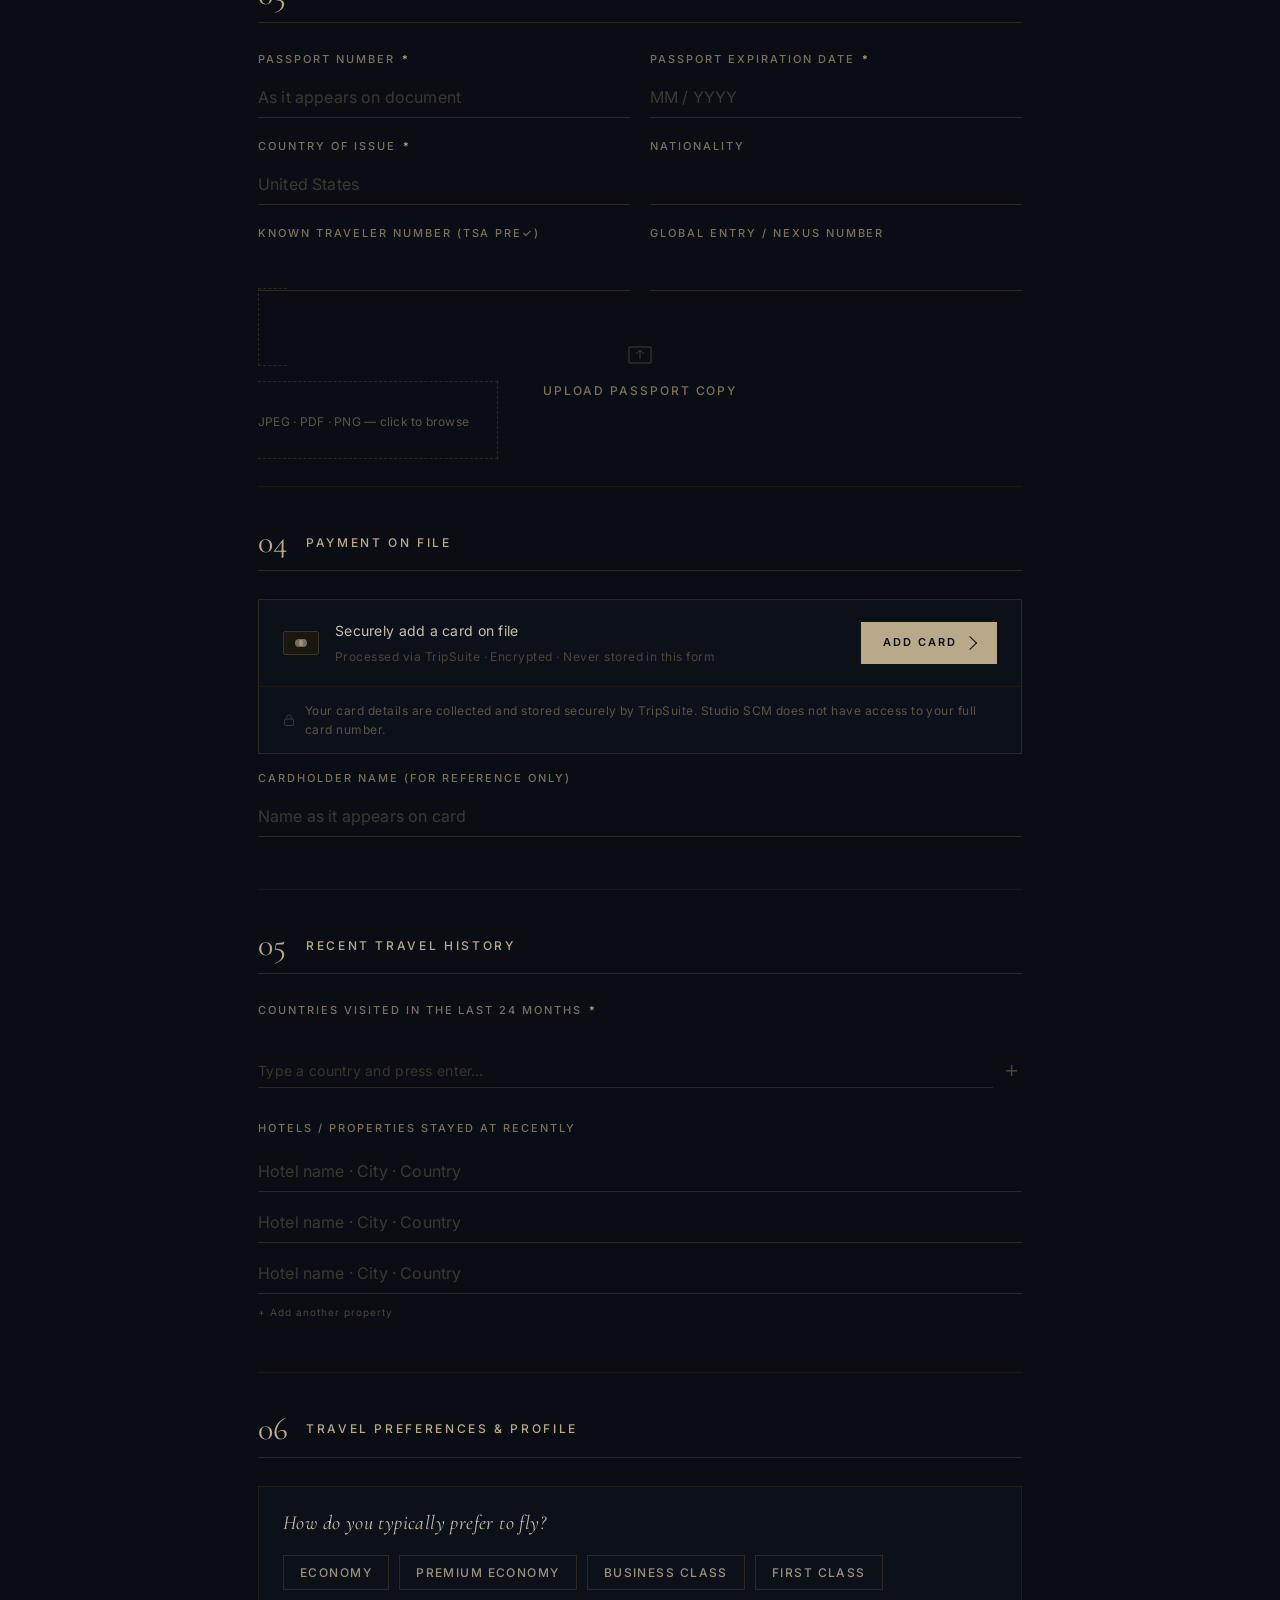
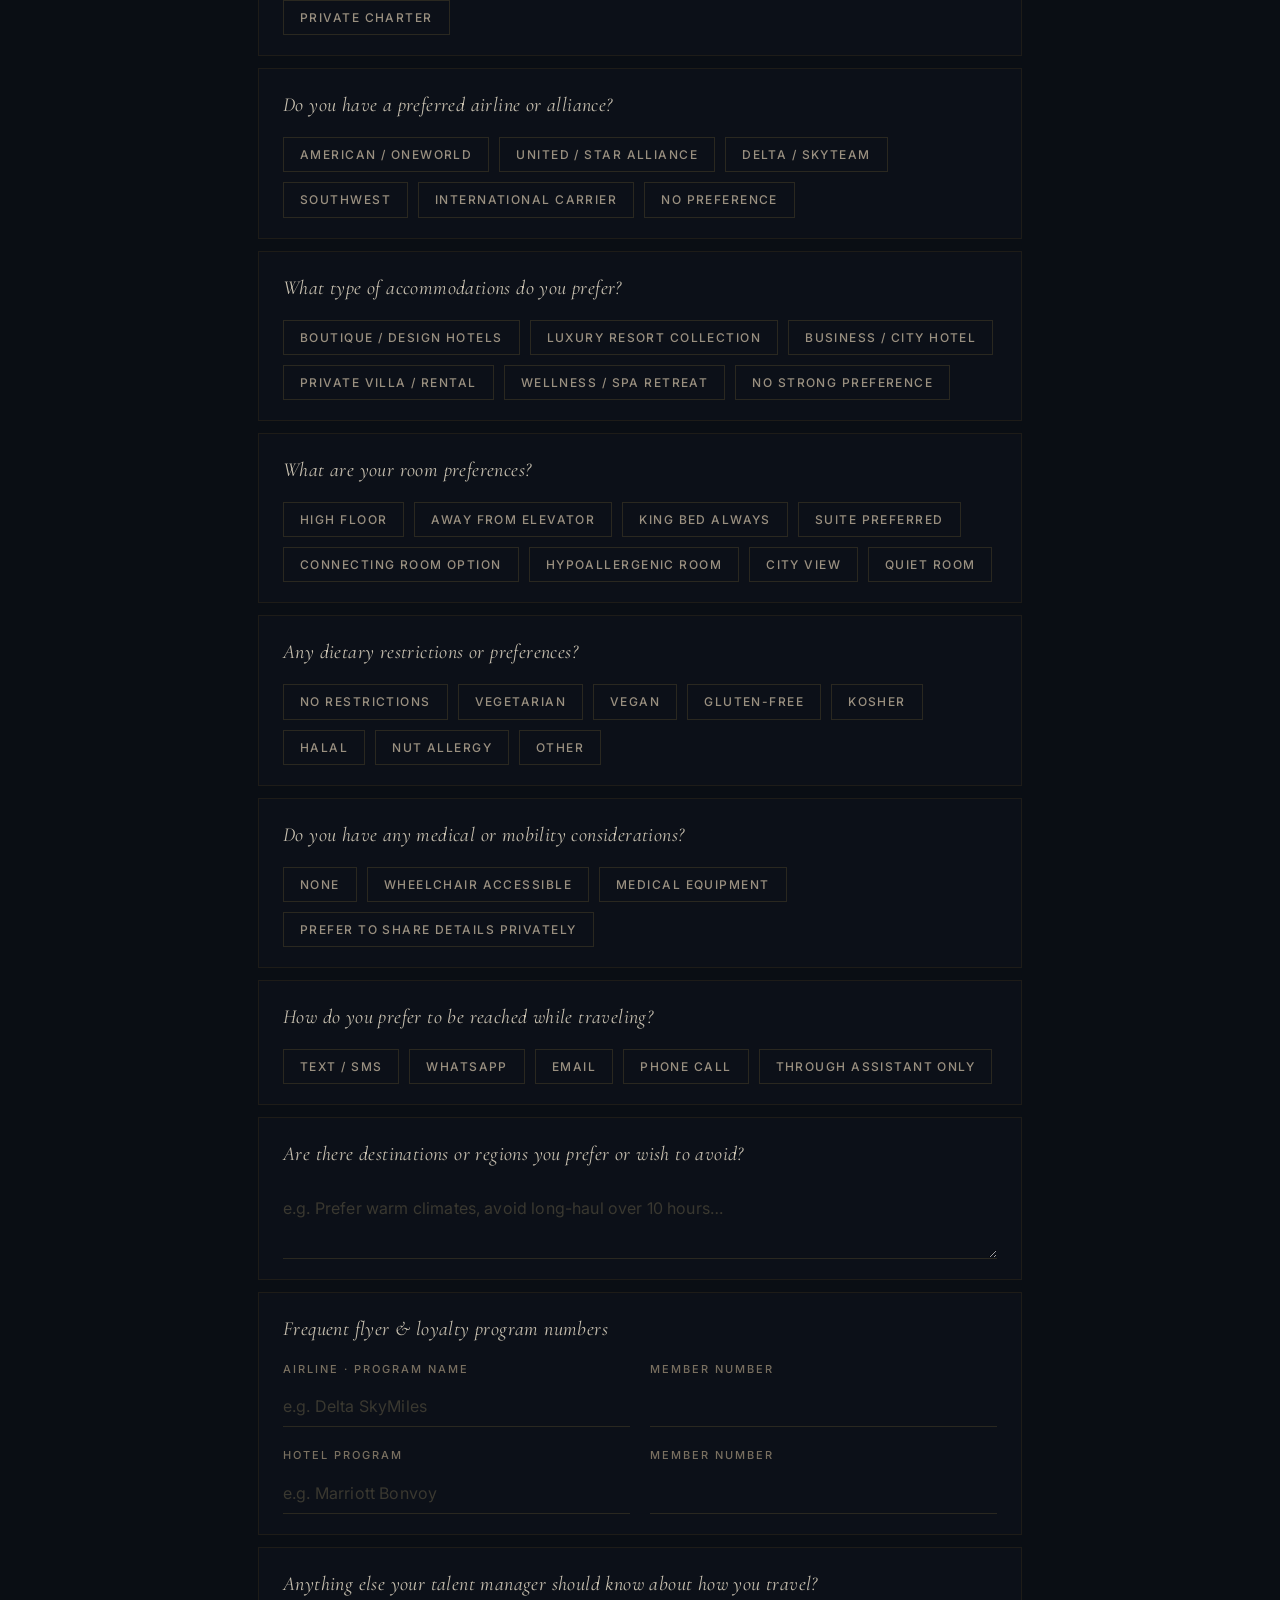
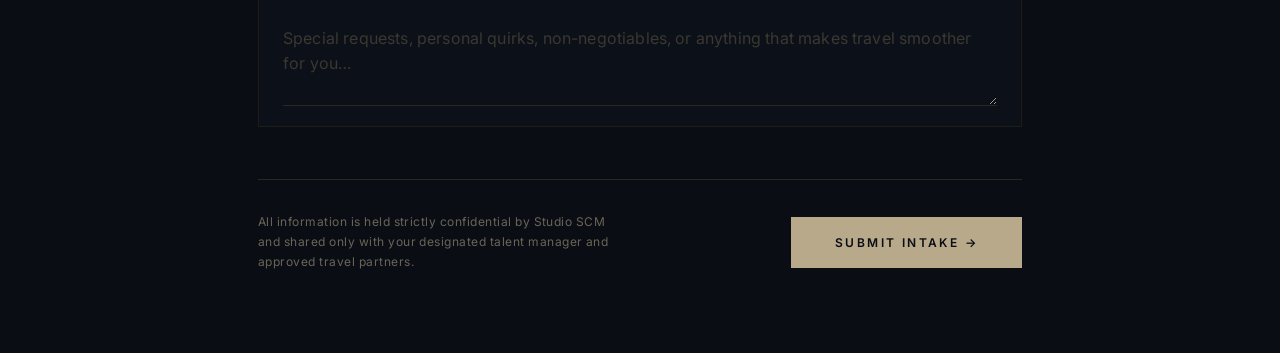
==== commit f98ccf08: "Align intake form typography with main site Swap Jost for Inter to match the main site's body font, " ====
--- a/clientintake.html
+++ b/clientintake.html
@@ -5,17 +5,17 @@
 <meta name="viewport" content="width=device-width, initial-scale=1.0">
 <title>Studio SCM · Client Intake & Travel Profile</title>
 <style>
-  @import url('https://fonts.googleapis.com/css2?family=Cormorant+Garamond:ital,wght@0,300;0,400;0,500;1,300;1,400&family=Jost:wght@300;400;500&display=swap');
+  @import url('https://fonts.googleapis.com/css2?family=Cormorant+Garamond:ital,wght@0,400;0,500;0,600;1,400;1,500&family=Inter:wght@300;400;500;600&display=swap');
 
   * { box-sizing: border-box; margin: 0; padding: 0; }
 
   body {
     background: #0a0e14;
     color: #e8e2d4;
-    font-family: 'Jost', sans-serif;
-    font-weight: 300;
-    font-size: 13px;
-    letter-spacing: 0.02em;
+    font-family: 'Inter', system-ui, -apple-system, sans-serif;
+    font-weight: 400;
+    font-size: 16px;
+    letter-spacing: 0.01em;
     line-height: 1.6;
     min-height: 100vh;
   }
@@ -27,21 +27,21 @@
     padding: 10px 0; margin-bottom: 32px;
     border-bottom: 0.5px solid #1a1810;
   }
-  .conf-label { font-size: 8px; letter-spacing: 0.24em; text-transform: uppercase; color: #4a4438; }
+  .conf-label { font-size: 10px; letter-spacing: 0.24em; text-transform: uppercase; color: #4a4438; }
 
   .title-block { margin-bottom: 52px; }
-  .studio-tag { font-size: 9px; letter-spacing: 0.22em; text-transform: uppercase; color: #b8a98a; font-weight: 400; margin-bottom: 12px; }
-  .main-title { font-family: 'Cormorant Garamond', serif; font-size: 46px; font-weight: 300; line-height: 1.1; color: #f2ece0; letter-spacing: -0.01em; }
+  .studio-tag { font-size: 11px; letter-spacing: 0.22em; text-transform: uppercase; color: #b8a98a; font-weight: 500; margin-bottom: 14px; }
+  .main-title { font-family: 'Cormorant Garamond', serif; font-size: 52px; font-weight: 400; line-height: 1.1; color: #f2ece0; letter-spacing: -0.01em; }
   .main-title em { font-style: italic; color: #c9b98a; }
-  .subtitle { font-size: 11px; letter-spacing: 0.16em; text-transform: uppercase; color: #7a7060; margin-top: 14px; }
+  .subtitle { font-size: 13px; letter-spacing: 0.16em; text-transform: uppercase; color: #7a7060; margin-top: 16px; }
 
   .progress-strip { height: 2px; background: #1a1810; margin-bottom: 56px; }
   .progress-fill { height: 100%; background: #b8a98a; width: 0%; transition: width 0.4s ease; }
 
   .section { margin-bottom: 52px; }
   .section-header { display: flex; align-items: center; gap: 16px; margin-bottom: 28px; padding-bottom: 12px; border-bottom: 0.5px solid #2a2820; }
-  .section-num { font-family: 'Cormorant Garamond', serif; font-size: 28px; font-weight: 300; color: #b8a98a; line-height: 1; min-width: 28px; }
-  .section-title { font-size: 9px; letter-spacing: 0.22em; text-transform: uppercase; color: #b8a98a; font-weight: 400; }
+  .section-num { font-family: 'Cormorant Garamond', serif; font-size: 32px; font-weight: 400; color: #b8a98a; line-height: 1; min-width: 32px; }
+  .section-title { font-size: 12px; letter-spacing: 0.22em; text-transform: uppercase; color: #b8a98a; font-weight: 500; }
 
   /* Checklist */
   .checklist-grid { display: grid; grid-template-columns: 1fr 1fr; gap: 10px; }
@@ -52,19 +52,19 @@
   .check-item.checked .check-box { border-color: #b8a98a; background: #b8a98a; }
   .check-mark { display: none; width: 8px; height: 5px; border-left: 1.5px solid #0a0e14; border-bottom: 1.5px solid #0a0e14; transform: rotate(-45deg) translateY(-1px); }
   .check-item.checked .check-mark { display: block; }
-  .check-label { font-size: 12px; color: #c8c0b0; letter-spacing: 0.04em; }
+  .check-label { font-size: 14px; color: #c8c0b0; letter-spacing: 0.02em; }
   .check-item.checked .check-label { color: #e8e2d4; }
 
   /* Fields */
   .fields-grid { display: grid; grid-template-columns: 1fr 1fr; gap: 20px; }
   .field { display: flex; flex-direction: column; gap: 8px; }
   .field.span2 { grid-column: span 2; }
-  .field-label { font-size: 8.5px; letter-spacing: 0.2em; text-transform: uppercase; color: #7a7060; font-weight: 400; }
+  .field-label { font-size: 11px; letter-spacing: 0.18em; text-transform: uppercase; color: #7a7060; font-weight: 500; }
   .field-label .req { color: #b8a98a; margin-left: 2px; }
   .field input, .field textarea, .field select {
     background: transparent; border: none; border-bottom: 0.5px solid #2a2820;
-    color: #e8e2d4; font-family: 'Jost', sans-serif; font-weight: 300; font-size: 13px;
-    padding: 8px 0; outline: none; transition: border-color 0.2s; letter-spacing: 0.02em; width: 100%;
+    color: #e8e2d4; font-family: 'Inter', system-ui, sans-serif; font-weight: 400; font-size: 16px;
+    padding: 10px 0; outline: none; transition: border-color 0.2s; letter-spacing: 0.01em; width: 100%;
   }
   .field input::placeholder, .field textarea::placeholder { color: #3a3830; }
   .field input:focus, .field textarea:focus { border-bottom-color: #b8a98a; }
@@ -79,28 +79,28 @@
   .cc-dot { width: 8px; height: 8px; border-radius: 50%; background: #b8a98a; opacity: 0.6; margin-right: -4px; }
   .cc-dot2 { width: 8px; height: 8px; border-radius: 50%; background: #7a7060; }
   .cc-info { flex: 1; }
-  .cc-info-title { font-size: 12px; color: #c8c0b0; letter-spacing: 0.04em; margin-bottom: 2px; }
-  .cc-info-sub { font-size: 10px; color: #4a4438; letter-spacing: 0.06em; }
-  .cc-btn { display: inline-flex; align-items: center; gap: 8px; padding: 10px 20px; background: #b8a98a; color: #0a0e14; font-family: 'Jost', sans-serif; font-size: 9px; font-weight: 500; letter-spacing: 0.2em; text-transform: uppercase; text-decoration: none; border: none; cursor: pointer; transition: background 0.2s; flex-shrink: 0; }
+  .cc-info-title { font-size: 14px; color: #c8c0b0; letter-spacing: 0.02em; margin-bottom: 4px; }
+  .cc-info-sub { font-size: 12px; color: #4a4438; letter-spacing: 0.04em; }
+  .cc-btn { display: inline-flex; align-items: center; gap: 8px; padding: 12px 22px; background: #b8a98a; color: #0a0e14; font-family: 'Inter', system-ui, sans-serif; font-size: 11px; font-weight: 600; letter-spacing: 0.18em; text-transform: uppercase; text-decoration: none; border: none; cursor: pointer; transition: background 0.2s; flex-shrink: 0; }
   .cc-btn:hover { background: #c8b99a; }
   .cc-arrow { width: 10px; height: 10px; border-top: 1.5px solid #0a0e14; border-right: 1.5px solid #0a0e14; transform: rotate(45deg); display: inline-block; flex-shrink: 0; }
   .cc-bottom { padding: 14px 24px; display: flex; align-items: center; gap: 10px; }
-  .cc-secure-note { font-size: 10px; color: #3a3428; letter-spacing: 0.06em; line-height: 1.6; }
+  .cc-secure-note { font-size: 12px; color: #5a5448; letter-spacing: 0.04em; line-height: 1.6; }
 
   /* Passport upload */
   .passport-upload { border: 0.5px dashed #2a2820; padding: 28px; text-align: center; cursor: pointer; transition: border-color 0.2s; }
   .passport-upload:hover { border-color: #4a4030; }
-  .upload-label { font-size: 10px; letter-spacing: 0.16em; text-transform: uppercase; color: #5a5448; display: block; margin-bottom: 6px; margin-top: 10px; }
-  .upload-sub { font-size: 10px; color: #3a3428; letter-spacing: 0.04em; }
+  .upload-label { font-size: 12px; letter-spacing: 0.16em; text-transform: uppercase; color: #7a7060; display: block; margin-bottom: 8px; margin-top: 12px; font-weight: 500; }
+  .upload-sub { font-size: 12px; color: #5a5448; letter-spacing: 0.02em; }
   .passport-upload input[type="file"] { display: none; }
 
   /* Countries */
   .countries-row { display: flex; gap: 8px; flex-wrap: wrap; margin-top: 12px; min-height: 10px; }
-  .country-tag { padding: 4px 12px; border: 0.5px solid #2a2820; font-size: 10px; letter-spacing: 0.1em; text-transform: uppercase; color: #7a7060; display: flex; align-items: center; gap: 8px; }
-  .country-tag .remove { cursor: pointer; color: #4a4438; font-size: 16px; line-height: 1; }
+  .country-tag { padding: 6px 14px; border: 0.5px solid #2a2820; font-size: 12px; letter-spacing: 0.1em; text-transform: uppercase; color: #9a9080; display: flex; align-items: center; gap: 8px; }
+  .country-tag .remove { cursor: pointer; color: #4a4438; font-size: 18px; line-height: 1; }
   .country-tag .remove:hover { color: #b8a98a; }
   .add-country { display: flex; gap: 8px; align-items: center; margin-top: 10px; }
-  .add-country input { background: transparent; border: none; border-bottom: 0.5px solid #2a2820; color: #e8e2d4; font-family: 'Jost', sans-serif; font-size: 12px; padding: 6px 0; outline: none; flex: 1; letter-spacing: 0.04em; }
+  .add-country input { background: transparent; border: none; border-bottom: 0.5px solid #2a2820; color: #e8e2d4; font-family: 'Inter', system-ui, sans-serif; font-size: 14px; padding: 8px 0; outline: none; flex: 1; letter-spacing: 0.02em; }
   .add-country input:focus { border-bottom-color: #b8a98a; }
   .add-country input::placeholder { color: #3a3428; }
   .add-btn { font-size: 22px; color: #4a4438; cursor: pointer; border: none; background: none; line-height: 1; padding: 0 4px; }
@@ -109,16 +109,16 @@
 
   /* Travel preference cards */
   .travel-card { border: 0.5px solid #1e1c18; padding: 20px 24px; margin-bottom: 12px; background: #0c1018; }
-  .travel-q { font-family: 'Cormorant Garamond', serif; font-size: 15px; font-weight: 300; color: #9a9080; letter-spacing: 0.04em; margin-bottom: 12px; font-style: italic; }
-  .travel-options { display: flex; flex-wrap: wrap; gap: 8px; }
-  .t-opt { padding: 5px 14px; border: 0.5px solid #2a2820; font-size: 10px; letter-spacing: 0.12em; text-transform: uppercase; color: #7a7060; cursor: pointer; transition: all 0.2s; user-select: none; }
+  .travel-q { font-family: 'Cormorant Garamond', serif; font-size: 20px; font-weight: 400; color: #c8c0b0; letter-spacing: 0.02em; margin-bottom: 16px; font-style: italic; }
+  .travel-options { display: flex; flex-wrap: wrap; gap: 10px; }
+  .t-opt { padding: 7px 16px; border: 0.5px solid #2a2820; font-size: 12px; letter-spacing: 0.12em; text-transform: uppercase; color: #9a9080; cursor: pointer; transition: all 0.2s; user-select: none; font-weight: 500; }
   .t-opt:hover { border-color: #4a4030; color: #b8a98a; }
   .t-opt.selected { border-color: #b8a98a; color: #b8a98a; background: rgba(184,169,138,0.06); }
 
   /* Submit */
   .submit-row { display: flex; align-items: center; justify-content: space-between; gap: 32px; padding-top: 32px; border-top: 0.5px solid #2a2820; margin-top: 48px; }
-  .submit-note { font-size: 10px; color: #4a4438; letter-spacing: 0.08em; max-width: 340px; line-height: 1.8; }
-  .submit-btn { font-family: 'Jost', sans-serif; font-weight: 400; font-size: 10px; letter-spacing: 0.22em; text-transform: uppercase; color: #0a0e14; background: #b8a98a; border: none; padding: 16px 40px; cursor: pointer; transition: background 0.2s; white-space: nowrap; flex-shrink: 0; }
+  .submit-note { font-size: 12px; color: #6a6458; letter-spacing: 0.04em; max-width: 360px; line-height: 1.7; }
+  .submit-btn { font-family: 'Inter', system-ui, sans-serif; font-weight: 600; font-size: 12px; letter-spacing: 0.2em; text-transform: uppercase; color: #0a0e14; background: #b8a98a; border: none; padding: 18px 44px; cursor: pointer; transition: background 0.2s; white-space: nowrap; flex-shrink: 0; }
   .submit-btn:hover { background: #c8b99a; }
   .submit-btn:disabled { background: #3a3428; color: #5a5448; cursor: default; }
 
@@ -126,11 +126,11 @@
   .success-screen { display: none; text-align: center; padding: 80px 40px; }
   .success-screen.visible { display: block; }
   .success-icon { font-size: 48px; margin-bottom: 24px; }
-  .success-title { font-family: 'Cormorant Garamond', serif; font-size: 36px; font-weight: 300; color: #f2ece0; margin-bottom: 12px; }
-  .success-sub { font-size: 11px; color: #7a7060; letter-spacing: 0.12em; text-transform: uppercase; }
+  .success-title { font-family: 'Cormorant Garamond', serif; font-size: 42px; font-weight: 400; color: #f2ece0; margin-bottom: 14px; }
+  .success-sub { font-size: 13px; color: #9a9080; letter-spacing: 0.12em; text-transform: uppercase; font-weight: 500; }
 
   /* Error banner */
-  .error-banner { display: none; background: rgba(180,60,60,0.12); border: 0.5px solid #7a3030; color: #d47070; font-size: 11px; letter-spacing: 0.06em; padding: 12px 18px; margin-top: 16px; }
+  .error-banner { display: none; background: rgba(180,60,60,0.12); border: 0.5px solid #7a3030; color: #d47070; font-size: 13px; letter-spacing: 0.02em; padding: 14px 20px; margin-top: 16px; }
   .error-banner.visible { display: block; }
 
   @media (max-width: 640px) {
@@ -138,7 +138,7 @@
     .checklist-grid { grid-template-columns: 1fr; }
     .fields-grid { grid-template-columns: 1fr; }
     .field.span2 { grid-column: span 1; }
-    .main-title { font-size: 34px; }
+    .main-title { font-size: 38px; }
     .submit-row { flex-direction: column; align-items: flex-start; }
     .cc-top { flex-direction: column; align-items: flex-start; }
   }
@@ -558,15 +558,10 @@
     });
     data['onboarding_checklist'] = checks.join(' | ');
 
-    // -------------------------------------------------------
-    // FORMSPREE ENDPOINT
-    // Replace YOUR_FORM_ID below after signing up at formspree.io
-    // e.g. https://formspree.io/f/abcd1234
-    // -------------------------------------------------------
-    const FORMSPREE_ENDPOINT = 'https://formspree.io/f/YOUR_FORM_ID';
+    const INTAKE_ENDPOINT = '/.netlify/functions/submit-intake';
 
     try {
-      const res = await fetch(FORMSPREE_ENDPOINT, {
+      const res = await fetch(INTAKE_ENDPOINT, {
         method: 'POST',
         headers: { 'Content-Type': 'application/json', 'Accept': 'application/json' },
         body: JSON.stringify(data)
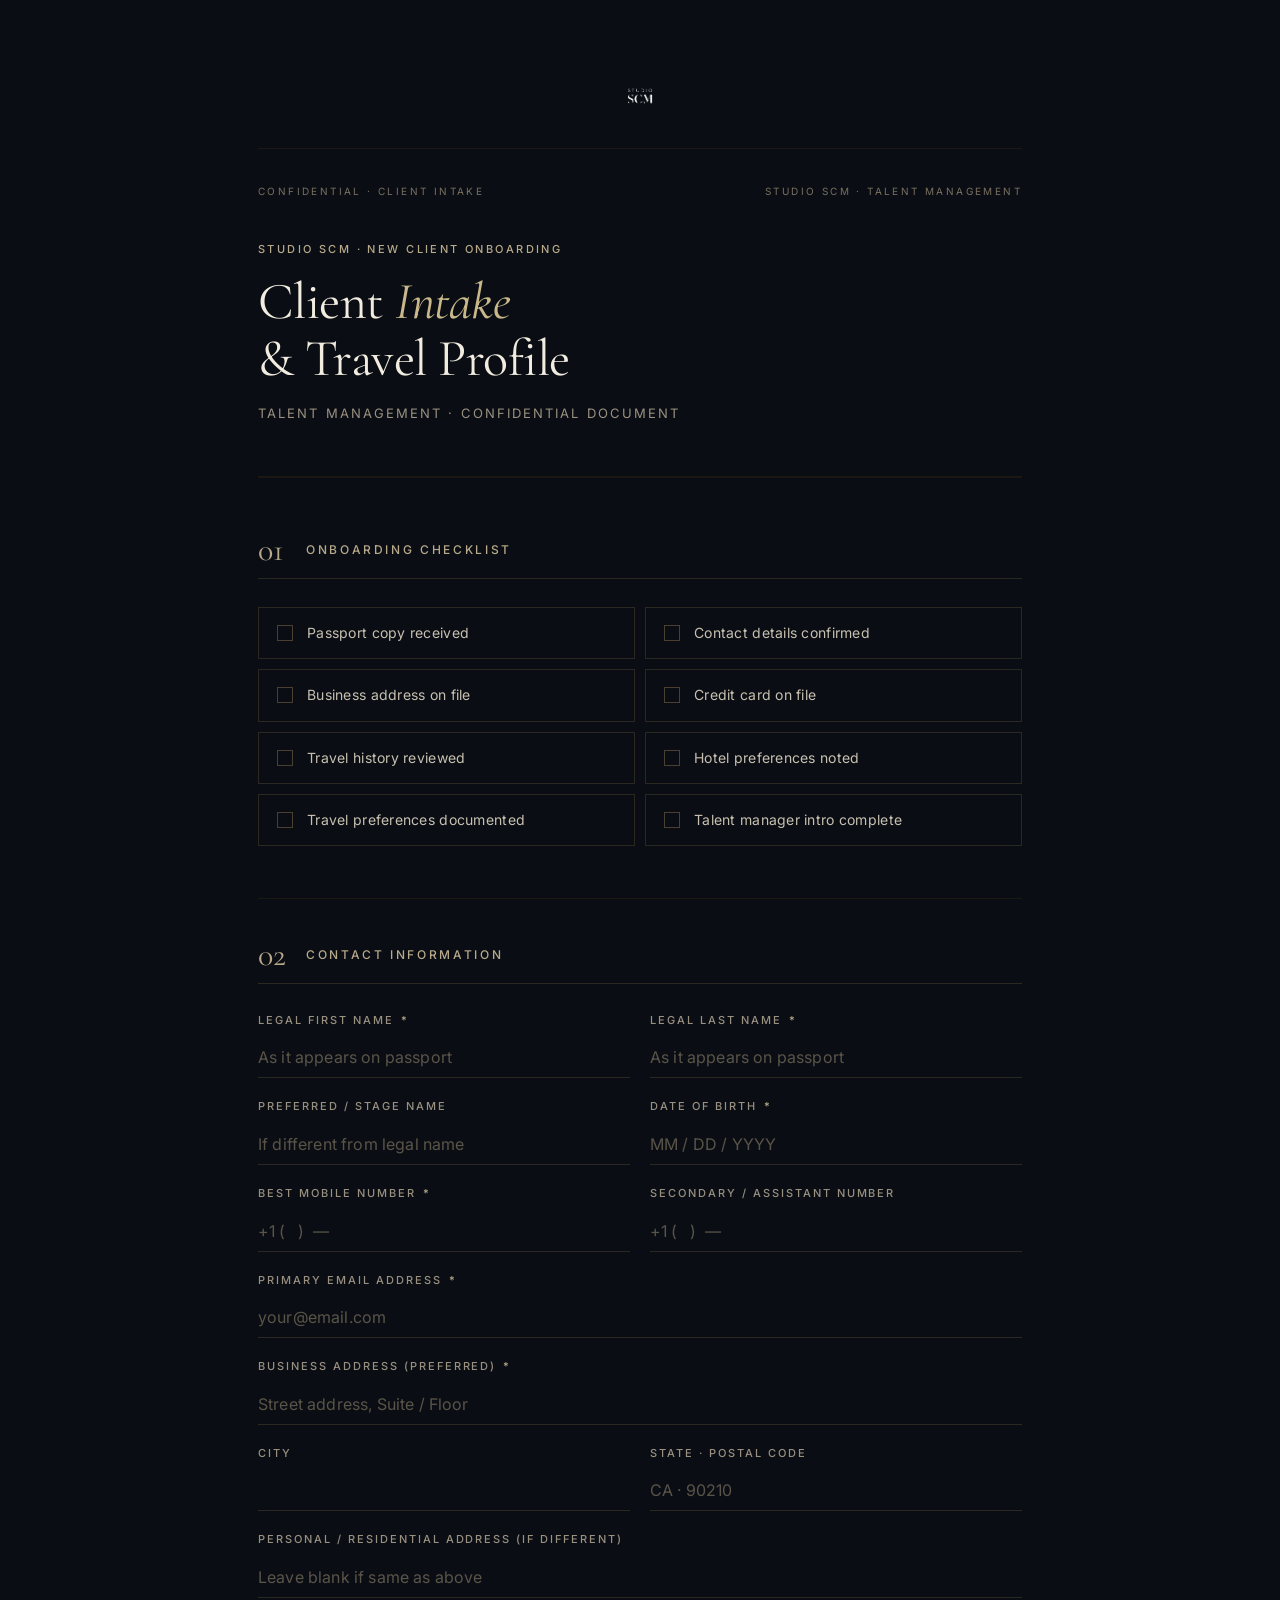
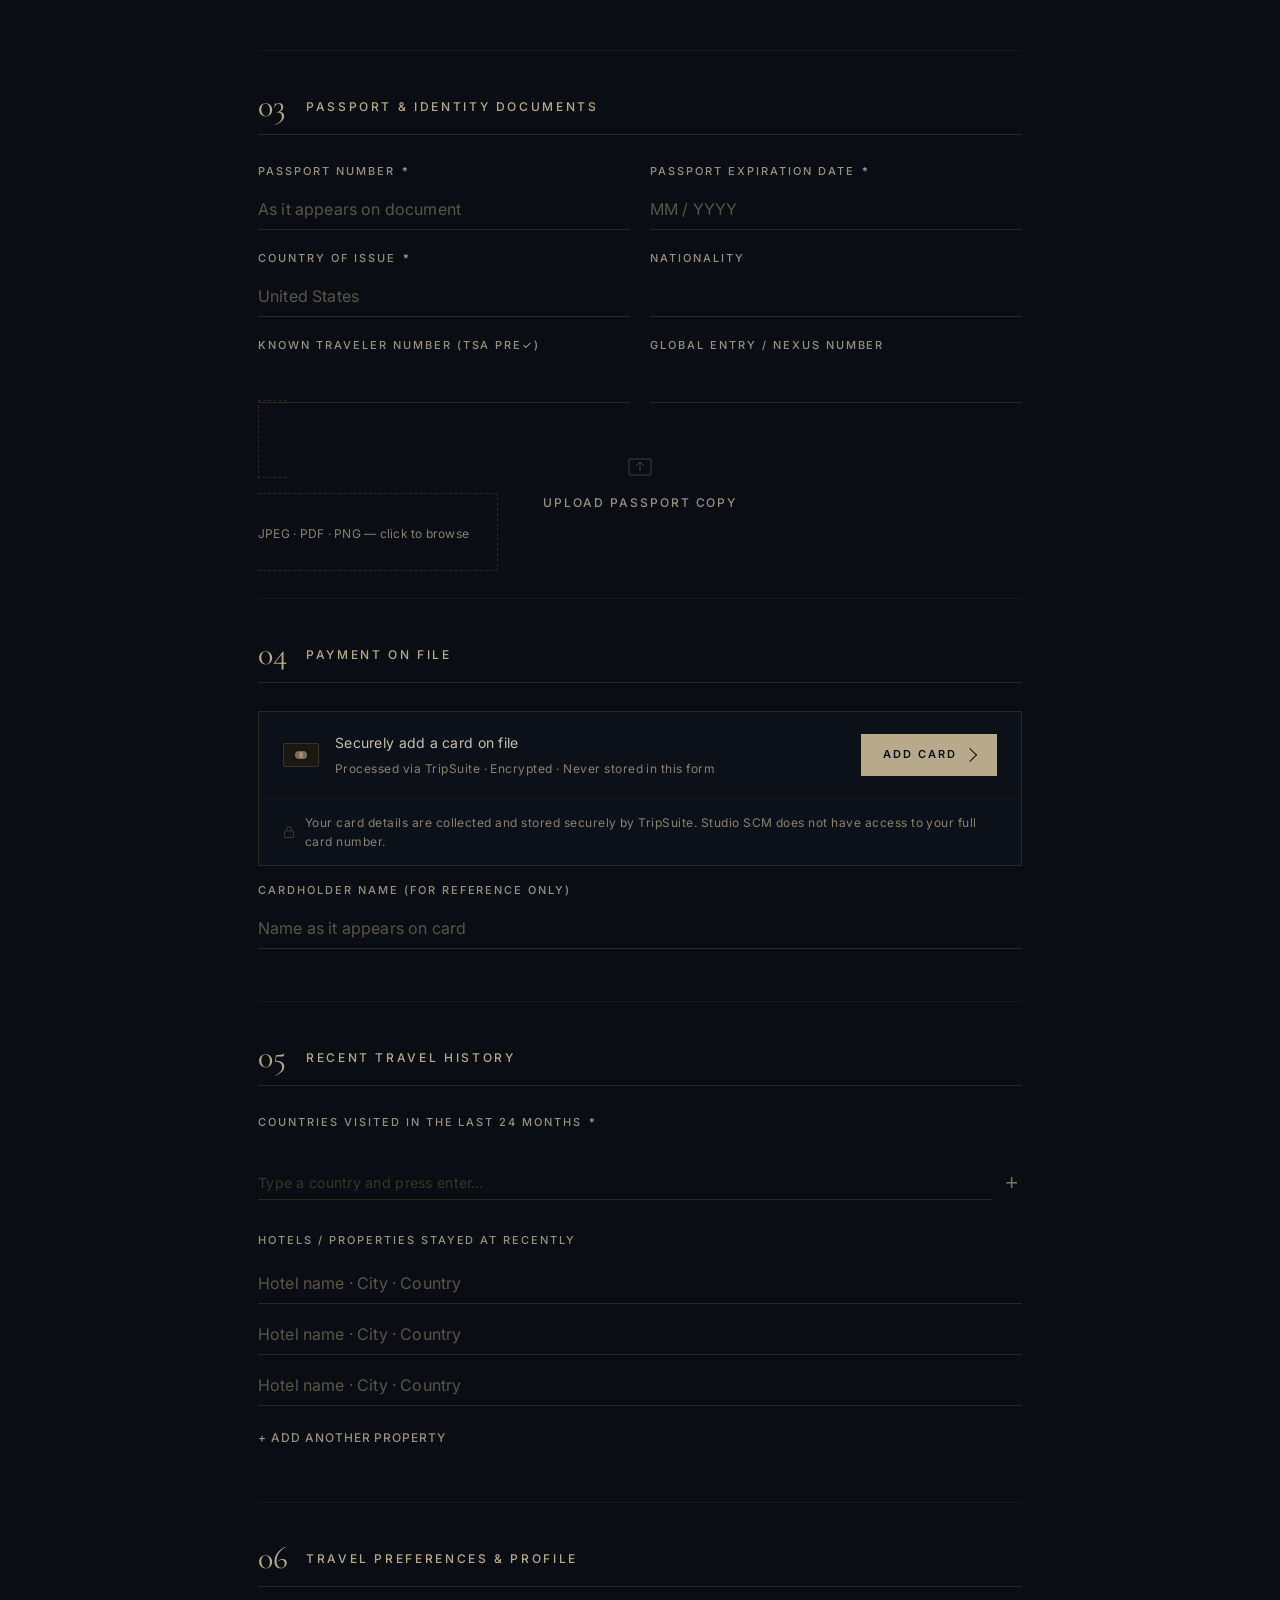
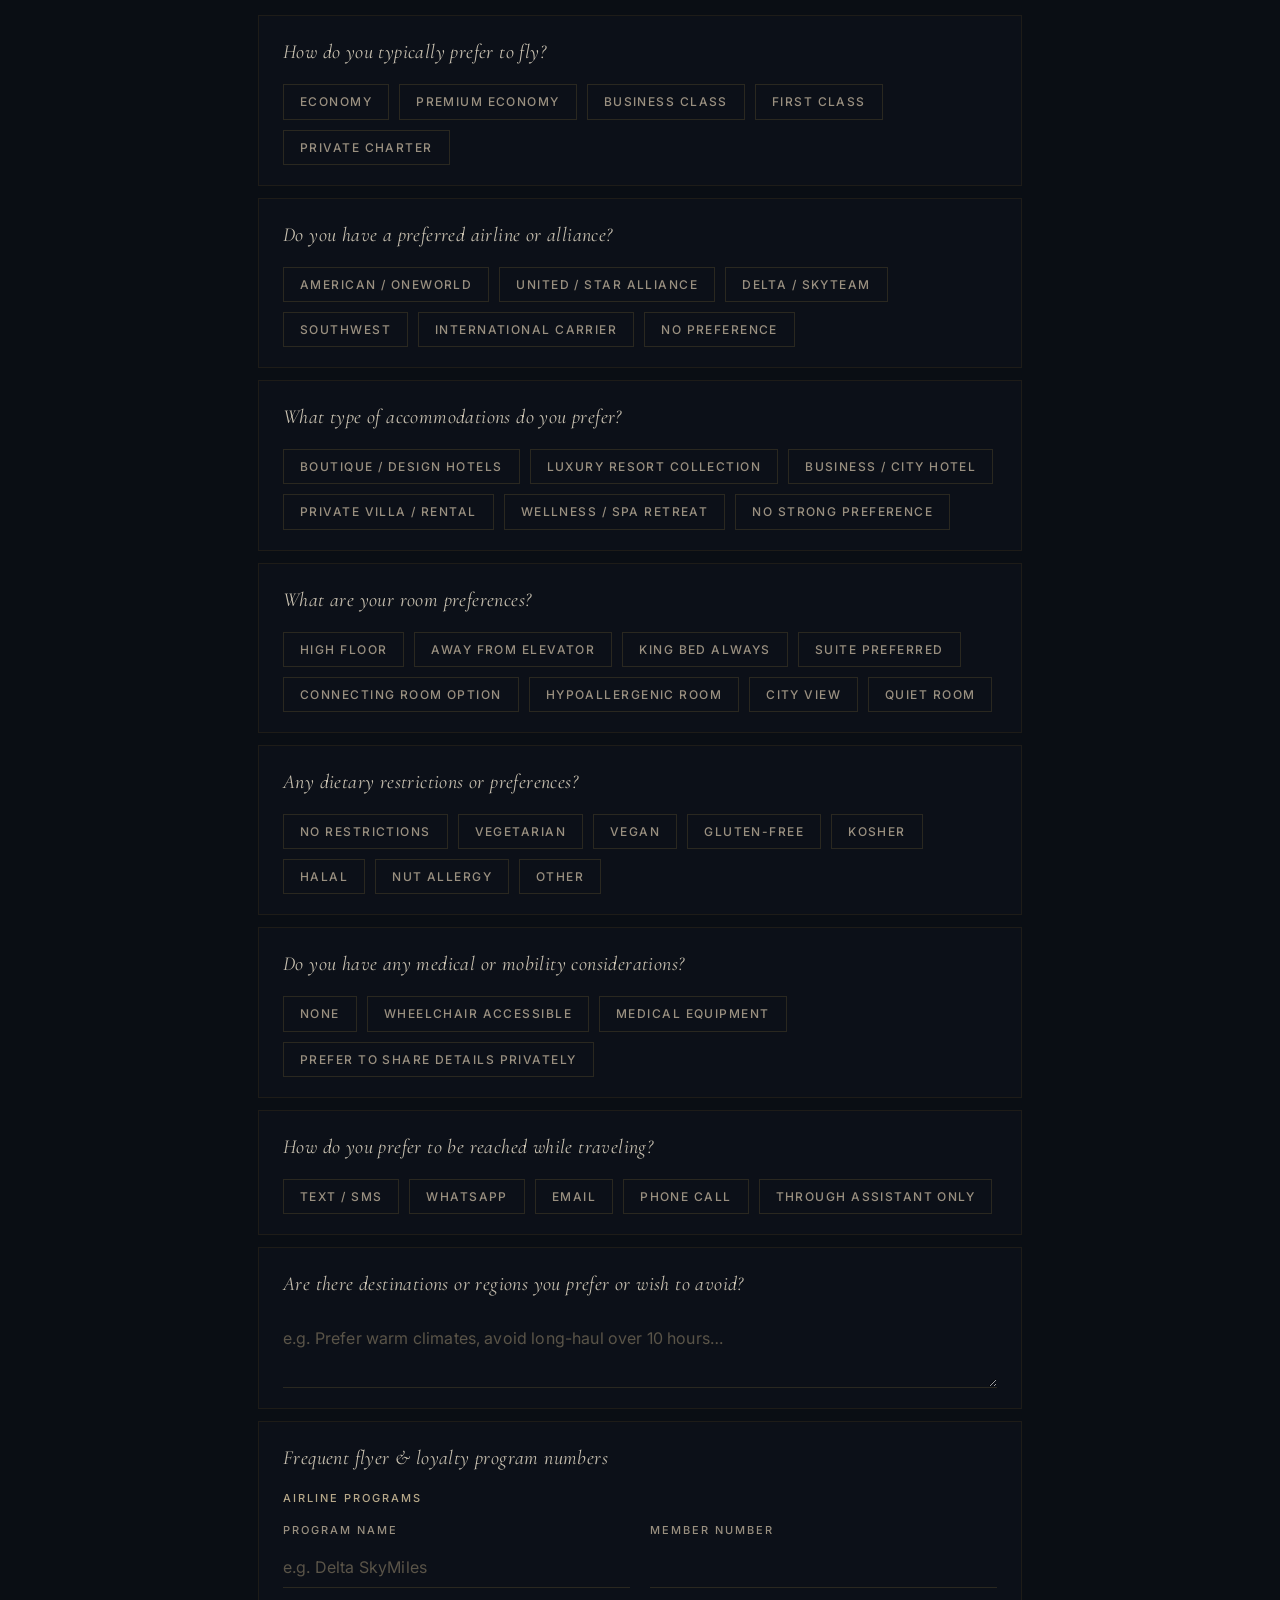
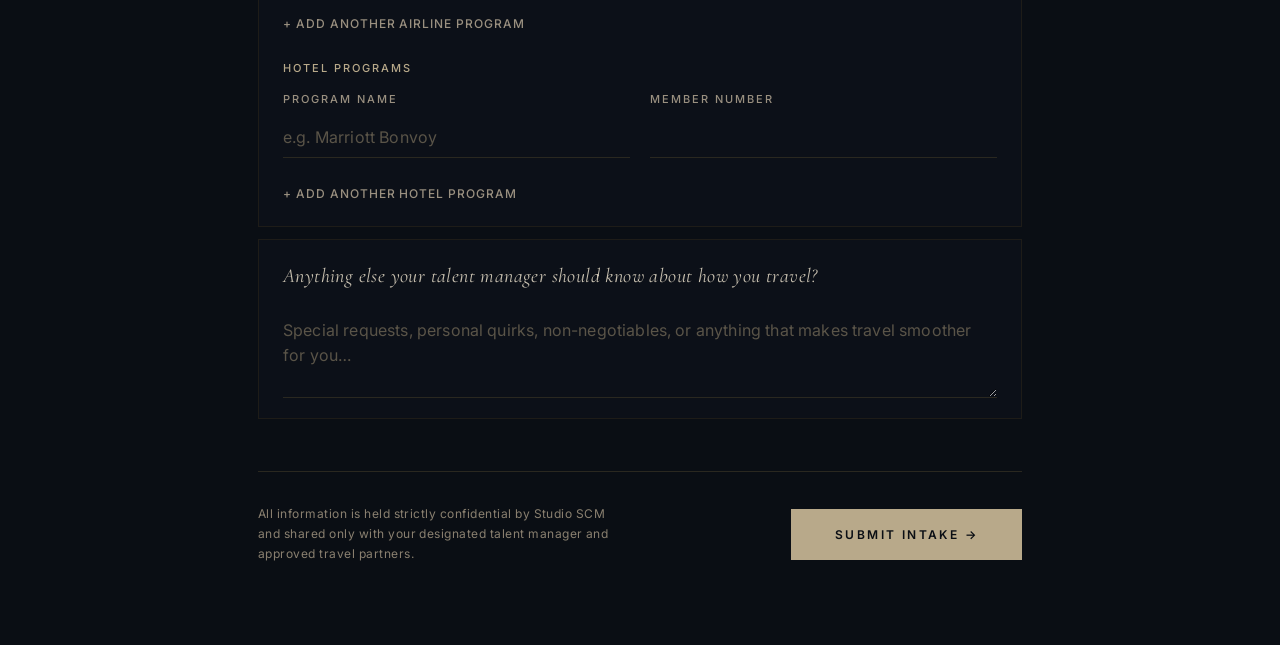
==== commit ed72f0c2: "Polish intake form: contrast, multi-loyalty programs, header logo - Lift dim text contrast to match " ====
--- a/clientintake.html
+++ b/clientintake.html
@@ -22,18 +22,24 @@
 
   .page { max-width: 860px; margin: 0 auto; padding: 60px 48px 80px; }
 
+  .intake-header {
+    display: flex; align-items: center; justify-content: center;
+    padding: 8px 0 24px; margin-bottom: 24px;
+    border-bottom: 0.5px solid #1a1810;
+  }
+  .intake-logo { height: 56px; width: auto; opacity: 0.95; }
+
   .confidential-bar {
     display: flex; align-items: center; justify-content: space-between;
     padding: 10px 0; margin-bottom: 32px;
-    border-bottom: 0.5px solid #1a1810;
-  }
-  .conf-label { font-size: 10px; letter-spacing: 0.24em; text-transform: uppercase; color: #4a4438; }
+  }
+  .conf-label { font-size: 10px; letter-spacing: 0.24em; text-transform: uppercase; color: #7a7060; }
 
   .title-block { margin-bottom: 52px; }
   .studio-tag { font-size: 11px; letter-spacing: 0.22em; text-transform: uppercase; color: #b8a98a; font-weight: 500; margin-bottom: 14px; }
   .main-title { font-family: 'Cormorant Garamond', serif; font-size: 52px; font-weight: 400; line-height: 1.1; color: #f2ece0; letter-spacing: -0.01em; }
   .main-title em { font-style: italic; color: #c9b98a; }
-  .subtitle { font-size: 13px; letter-spacing: 0.16em; text-transform: uppercase; color: #7a7060; margin-top: 16px; }
+  .subtitle { font-size: 13px; letter-spacing: 0.16em; text-transform: uppercase; color: #9a9080; margin-top: 16px; }
 
   .progress-strip { height: 2px; background: #1a1810; margin-bottom: 56px; }
   .progress-fill { height: 100%; background: #b8a98a; width: 0%; transition: width 0.4s ease; }
@@ -59,14 +65,14 @@
   .fields-grid { display: grid; grid-template-columns: 1fr 1fr; gap: 20px; }
   .field { display: flex; flex-direction: column; gap: 8px; }
   .field.span2 { grid-column: span 2; }
-  .field-label { font-size: 11px; letter-spacing: 0.18em; text-transform: uppercase; color: #7a7060; font-weight: 500; }
+  .field-label { font-size: 11px; letter-spacing: 0.18em; text-transform: uppercase; color: #9a9080; font-weight: 500; }
   .field-label .req { color: #b8a98a; margin-left: 2px; }
   .field input, .field textarea, .field select {
     background: transparent; border: none; border-bottom: 0.5px solid #2a2820;
     color: #e8e2d4; font-family: 'Inter', system-ui, sans-serif; font-weight: 400; font-size: 16px;
     padding: 10px 0; outline: none; transition: border-color 0.2s; letter-spacing: 0.01em; width: 100%;
   }
-  .field input::placeholder, .field textarea::placeholder { color: #3a3830; }
+  .field input::placeholder, .field textarea::placeholder { color: #5a5448; }
   .field input:focus, .field textarea:focus { border-bottom-color: #b8a98a; }
   .field textarea { resize: vertical; min-height: 70px; line-height: 1.6; }
 
@@ -80,18 +86,18 @@
   .cc-dot2 { width: 8px; height: 8px; border-radius: 50%; background: #7a7060; }
   .cc-info { flex: 1; }
   .cc-info-title { font-size: 14px; color: #c8c0b0; letter-spacing: 0.02em; margin-bottom: 4px; }
-  .cc-info-sub { font-size: 12px; color: #4a4438; letter-spacing: 0.04em; }
+  .cc-info-sub { font-size: 12px; color: #8a8070; letter-spacing: 0.04em; }
   .cc-btn { display: inline-flex; align-items: center; gap: 8px; padding: 12px 22px; background: #b8a98a; color: #0a0e14; font-family: 'Inter', system-ui, sans-serif; font-size: 11px; font-weight: 600; letter-spacing: 0.18em; text-transform: uppercase; text-decoration: none; border: none; cursor: pointer; transition: background 0.2s; flex-shrink: 0; }
   .cc-btn:hover { background: #c8b99a; }
   .cc-arrow { width: 10px; height: 10px; border-top: 1.5px solid #0a0e14; border-right: 1.5px solid #0a0e14; transform: rotate(45deg); display: inline-block; flex-shrink: 0; }
   .cc-bottom { padding: 14px 24px; display: flex; align-items: center; gap: 10px; }
-  .cc-secure-note { font-size: 12px; color: #5a5448; letter-spacing: 0.04em; line-height: 1.6; }
+  .cc-secure-note { font-size: 12px; color: #8a8070; letter-spacing: 0.04em; line-height: 1.6; }
 
   /* Passport upload */
   .passport-upload { border: 0.5px dashed #2a2820; padding: 28px; text-align: center; cursor: pointer; transition: border-color 0.2s; }
   .passport-upload:hover { border-color: #4a4030; }
-  .upload-label { font-size: 12px; letter-spacing: 0.16em; text-transform: uppercase; color: #7a7060; display: block; margin-bottom: 8px; margin-top: 12px; font-weight: 500; }
-  .upload-sub { font-size: 12px; color: #5a5448; letter-spacing: 0.02em; }
+  .upload-label { font-size: 12px; letter-spacing: 0.16em; text-transform: uppercase; color: #9a9080; display: block; margin-bottom: 8px; margin-top: 12px; font-weight: 500; }
+  .upload-sub { font-size: 12px; color: #8a8070; letter-spacing: 0.02em; }
   .passport-upload input[type="file"] { display: none; }
 
   /* Countries */
@@ -103,9 +109,16 @@
   .add-country input { background: transparent; border: none; border-bottom: 0.5px solid #2a2820; color: #e8e2d4; font-family: 'Inter', system-ui, sans-serif; font-size: 14px; padding: 8px 0; outline: none; flex: 1; letter-spacing: 0.02em; }
   .add-country input:focus { border-bottom-color: #b8a98a; }
   .add-country input::placeholder { color: #3a3428; }
-  .add-btn { font-size: 22px; color: #4a4438; cursor: pointer; border: none; background: none; line-height: 1; padding: 0 4px; }
+  .add-btn { font-size: 22px; color: #7a7060; cursor: pointer; border: none; background: none; line-height: 1; padding: 0 4px; }
   .add-btn:hover { color: #b8a98a; }
+  .add-link { margin-top: 12px; font-size: 12px; color: #9a9080; cursor: pointer; letter-spacing: 0.08em; text-transform: uppercase; font-weight: 500; transition: color 0.2s; display: inline-block; }
+  .add-link:hover { color: #b8a98a; }
   .hotel-field { margin-bottom: 10px; }
+  .ff-pair { margin-bottom: 14px; padding-bottom: 14px; border-bottom: 0.5px solid #1a1810; }
+  .ff-pair:last-child { border-bottom: none; padding-bottom: 0; }
+  .ff-subsection { margin-bottom: 24px; }
+  .ff-subsection:last-child { margin-bottom: 0; }
+  .ff-group-label { font-size: 11px; letter-spacing: 0.18em; text-transform: uppercase; color: #b8a98a; font-weight: 500; margin-bottom: 14px; }
 
   /* Travel preference cards */
   .travel-card { border: 0.5px solid #1e1c18; padding: 20px 24px; margin-bottom: 12px; background: #0c1018; }
@@ -117,7 +130,7 @@
 
   /* Submit */
   .submit-row { display: flex; align-items: center; justify-content: space-between; gap: 32px; padding-top: 32px; border-top: 0.5px solid #2a2820; margin-top: 48px; }
-  .submit-note { font-size: 12px; color: #6a6458; letter-spacing: 0.04em; max-width: 360px; line-height: 1.7; }
+  .submit-note { font-size: 12px; color: #8a8070; letter-spacing: 0.04em; max-width: 360px; line-height: 1.7; }
   .submit-btn { font-family: 'Inter', system-ui, sans-serif; font-weight: 600; font-size: 12px; letter-spacing: 0.2em; text-transform: uppercase; color: #0a0e14; background: #b8a98a; border: none; padding: 18px 44px; cursor: pointer; transition: background 0.2s; white-space: nowrap; flex-shrink: 0; }
   .submit-btn:hover { background: #c8b99a; }
   .submit-btn:disabled { background: #3a3428; color: #5a5448; cursor: default; }
@@ -149,6 +162,10 @@
 <div class="page">
 
   <div id="formSection">
+
+    <div class="intake-header">
+      <img src="assets/logo-white.png" alt="Studio SCM" class="intake-logo" />
+    </div>
 
     <div class="confidential-bar">
       <span class="conf-label">Confidential · Client Intake</span>
@@ -299,7 +316,7 @@
           <div class="hotel-field field"><input type="text" name="hotel_2" placeholder="Hotel name · City · Country"></div>
           <div class="hotel-field field"><input type="text" name="hotel_3" placeholder="Hotel name · City · Country"></div>
         </div>
-        <div style="margin-top: 10px; font-size: 10px; color: #4a4438; cursor: pointer; letter-spacing: 0.1em;" onclick="addHotelField()">+ Add another property</div>
+        <div class="add-link" onclick="addHotelField()">+ Add another property</div>
       </div>
     </div>
 
@@ -405,11 +422,27 @@
 
       <div class="travel-card">
         <div class="travel-q">Frequent flyer &amp; loyalty program numbers</div>
-        <div class="fields-grid" style="margin-top: 10px;">
-          <div class="field"><div class="field-label">Airline · Program name</div><input type="text" name="ff_airline" placeholder="e.g. Delta SkyMiles"></div>
-          <div class="field"><div class="field-label">Member Number</div><input type="text" name="ff_airline_num" placeholder=""></div>
-          <div class="field"><div class="field-label">Hotel program</div><input type="text" name="ff_hotel" placeholder="e.g. Marriott Bonvoy"></div>
-          <div class="field"><div class="field-label">Member Number</div><input type="text" name="ff_hotel_num" placeholder=""></div>
+
+        <div class="ff-subsection" style="margin-top: 16px;">
+          <div class="ff-group-label">Airline programs</div>
+          <div id="airlineFields">
+            <div class="ff-pair fields-grid">
+              <div class="field"><div class="field-label">Program name</div><input type="text" name="ff_airline_1" placeholder="e.g. Delta SkyMiles"></div>
+              <div class="field"><div class="field-label">Member number</div><input type="text" name="ff_airline_num_1" placeholder=""></div>
+            </div>
+          </div>
+          <div class="add-link" onclick="addAirlineField()">+ Add another airline program</div>
+        </div>
+
+        <div class="ff-subsection">
+          <div class="ff-group-label">Hotel programs</div>
+          <div id="hotelProgramFields">
+            <div class="ff-pair fields-grid">
+              <div class="field"><div class="field-label">Program name</div><input type="text" name="ff_hotel_1" placeholder="e.g. Marriott Bonvoy"></div>
+              <div class="field"><div class="field-label">Member number</div><input type="text" name="ff_hotel_num_1" placeholder=""></div>
+            </div>
+          </div>
+          <div class="add-link" onclick="addHotelProgramField()">+ Add another hotel program</div>
         </div>
       </div>
 
@@ -492,6 +525,34 @@
     const div = document.createElement('div');
     div.className = 'hotel-field field';
     div.innerHTML = `<input type="text" name="hotel_${hotelCount}" placeholder="Hotel name · City · Country">`;
+    container.appendChild(div);
+  }
+
+  /* ---- Loyalty programs ---- */
+  let airlineCount = 1;
+  let hotelProgramCount = 1;
+
+  function addAirlineField() {
+    airlineCount++;
+    const container = document.getElementById('airlineFields');
+    const div = document.createElement('div');
+    div.className = 'ff-pair fields-grid';
+    div.innerHTML = `
+      <div class="field"><div class="field-label">Program name</div><input type="text" name="ff_airline_${airlineCount}" placeholder="e.g. American AAdvantage"></div>
+      <div class="field"><div class="field-label">Member number</div><input type="text" name="ff_airline_num_${airlineCount}" placeholder=""></div>
+    `;
+    container.appendChild(div);
+  }
+
+  function addHotelProgramField() {
+    hotelProgramCount++;
+    const container = document.getElementById('hotelProgramFields');
+    const div = document.createElement('div');
+    div.className = 'ff-pair fields-grid';
+    div.innerHTML = `
+      <div class="field"><div class="field-label">Program name</div><input type="text" name="ff_hotel_${hotelProgramCount}" placeholder="e.g. Hyatt World of Hyatt"></div>
+      <div class="field"><div class="field-label">Member number</div><input type="text" name="ff_hotel_num_${hotelProgramCount}" placeholder=""></div>
+    `;
     container.appendChild(div);
   }
 
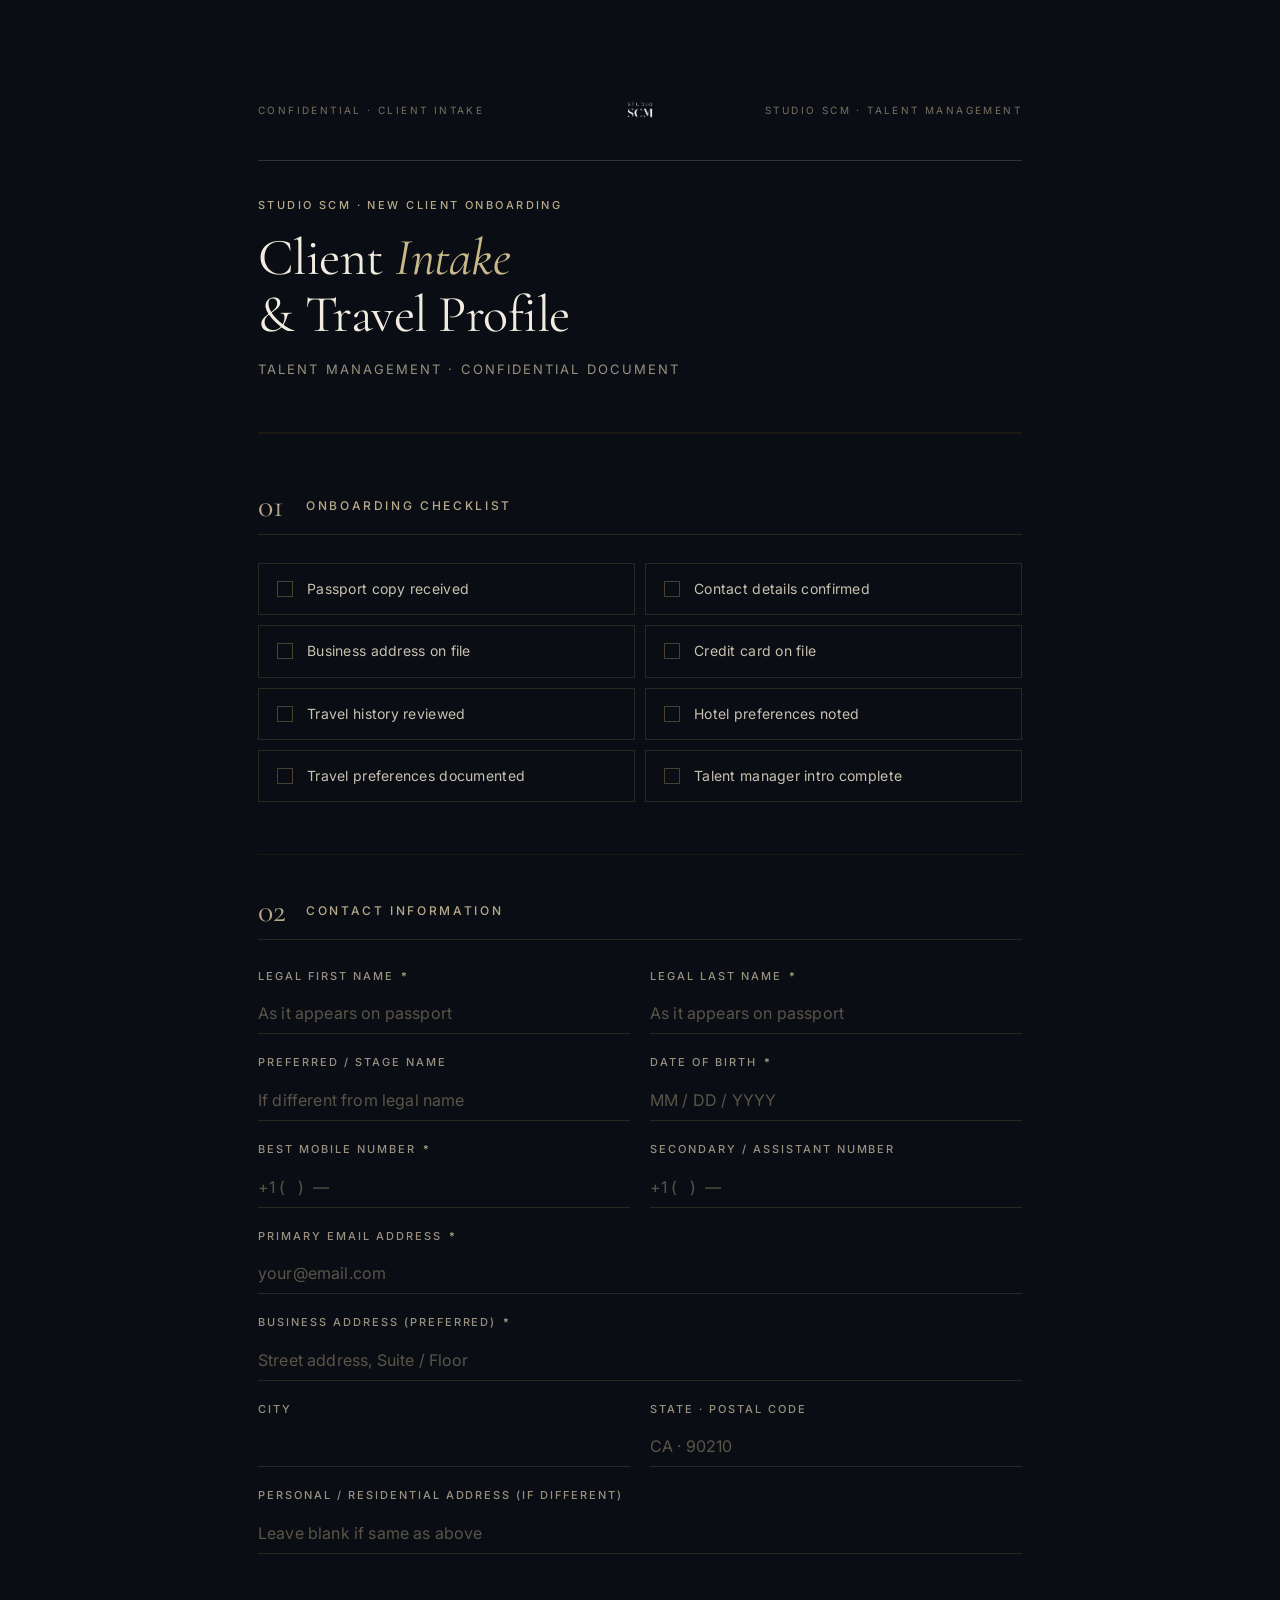
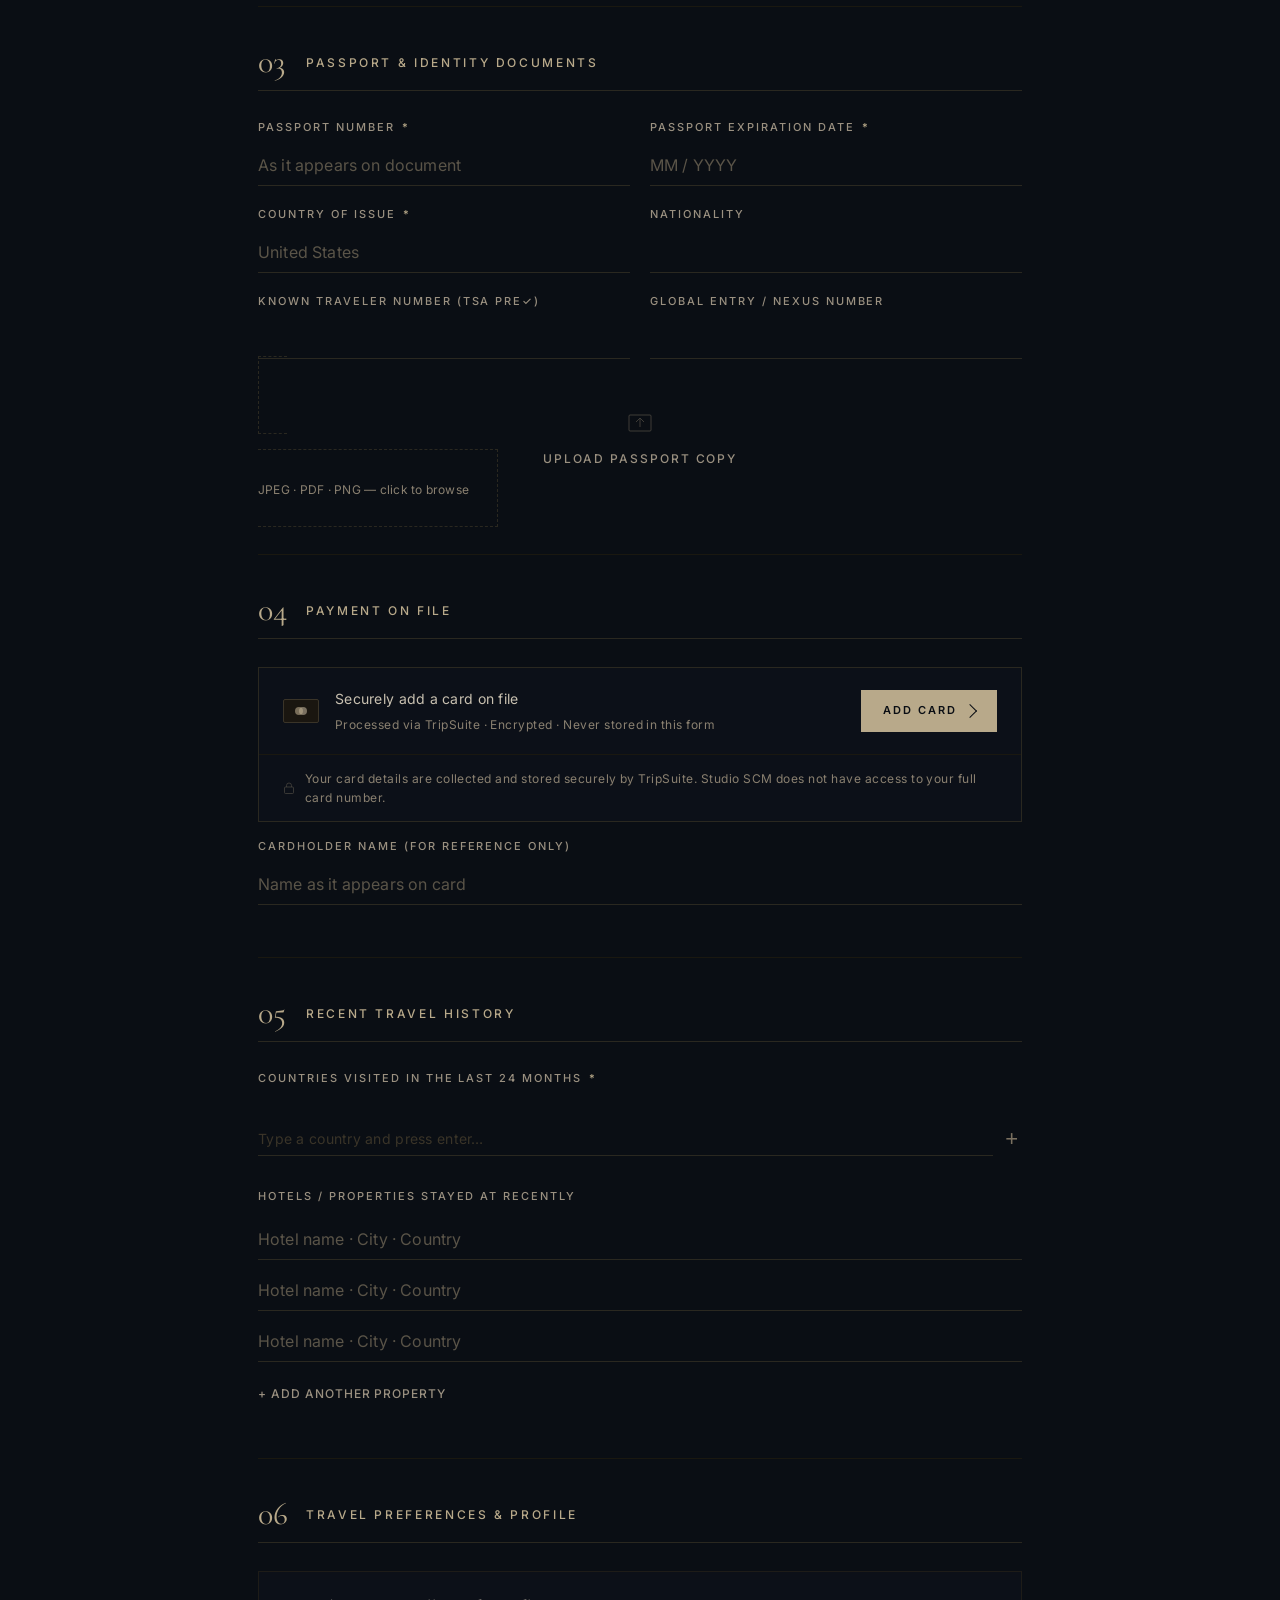
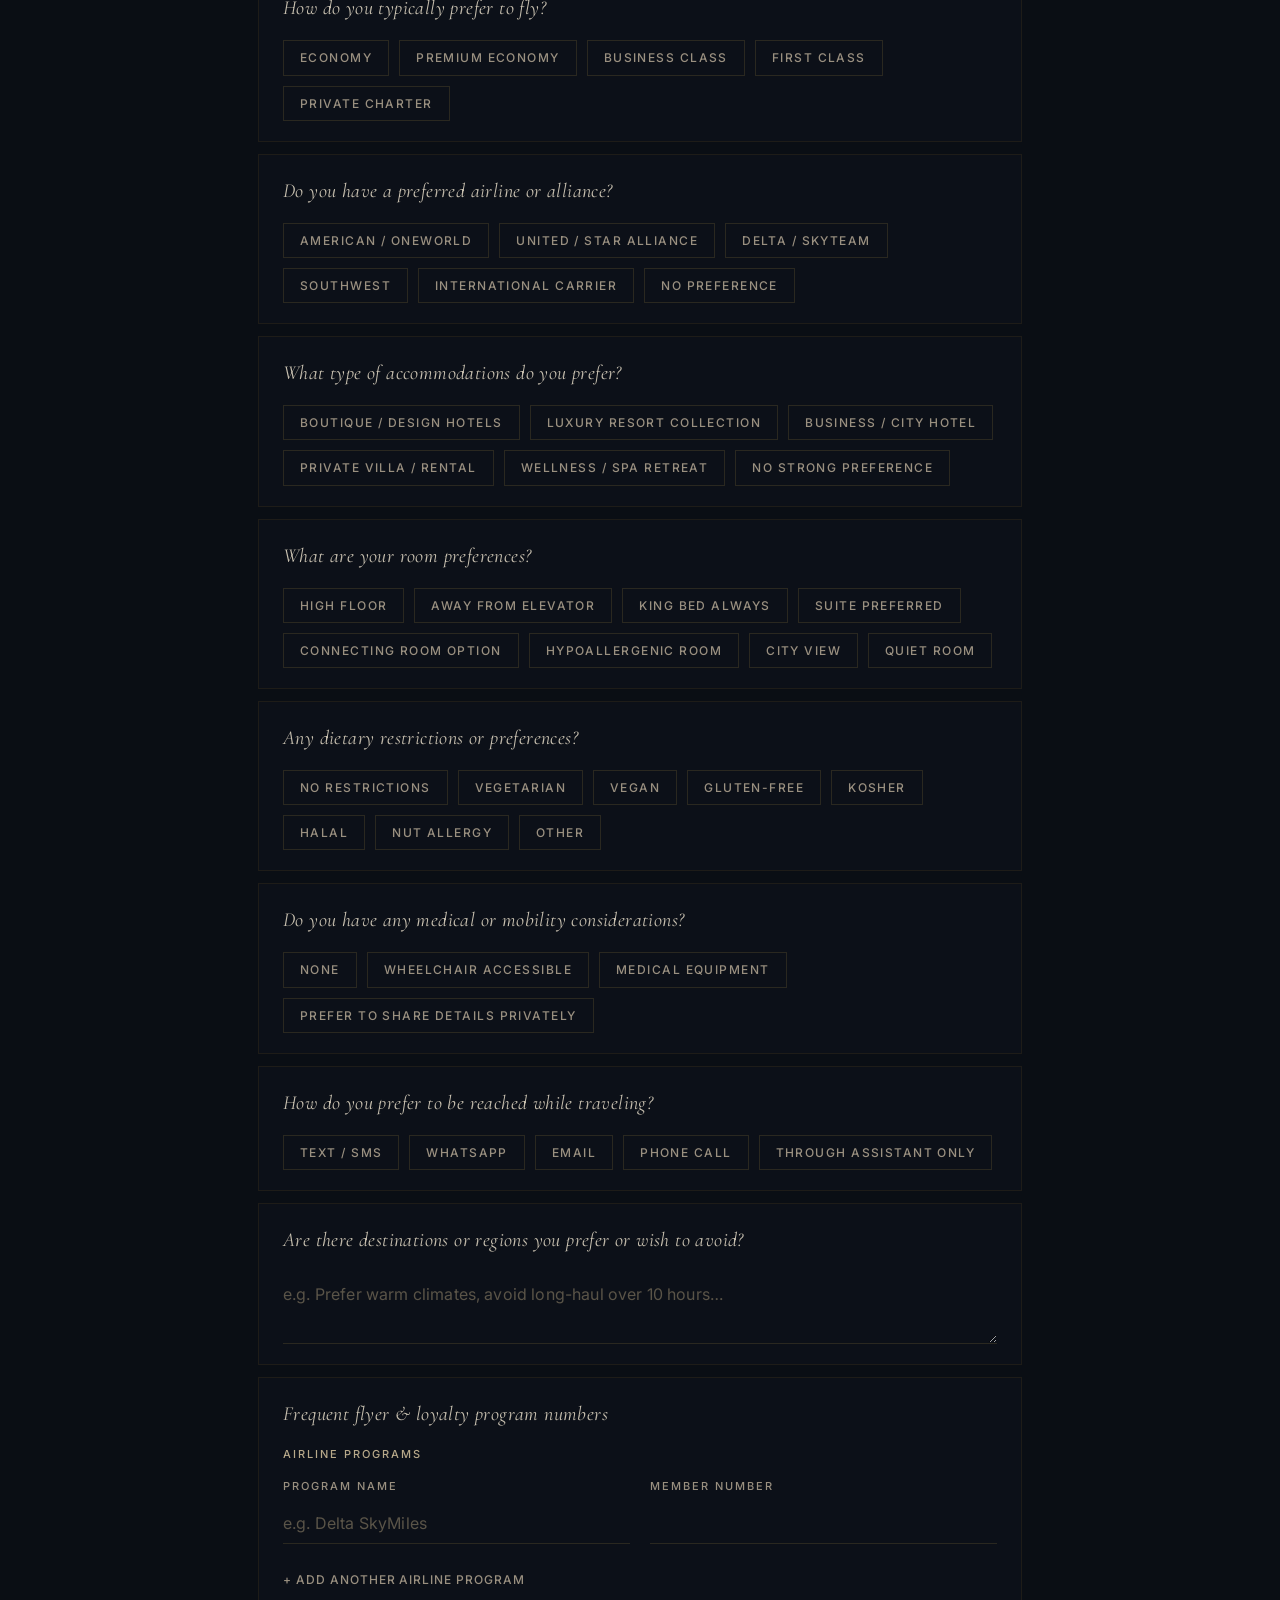
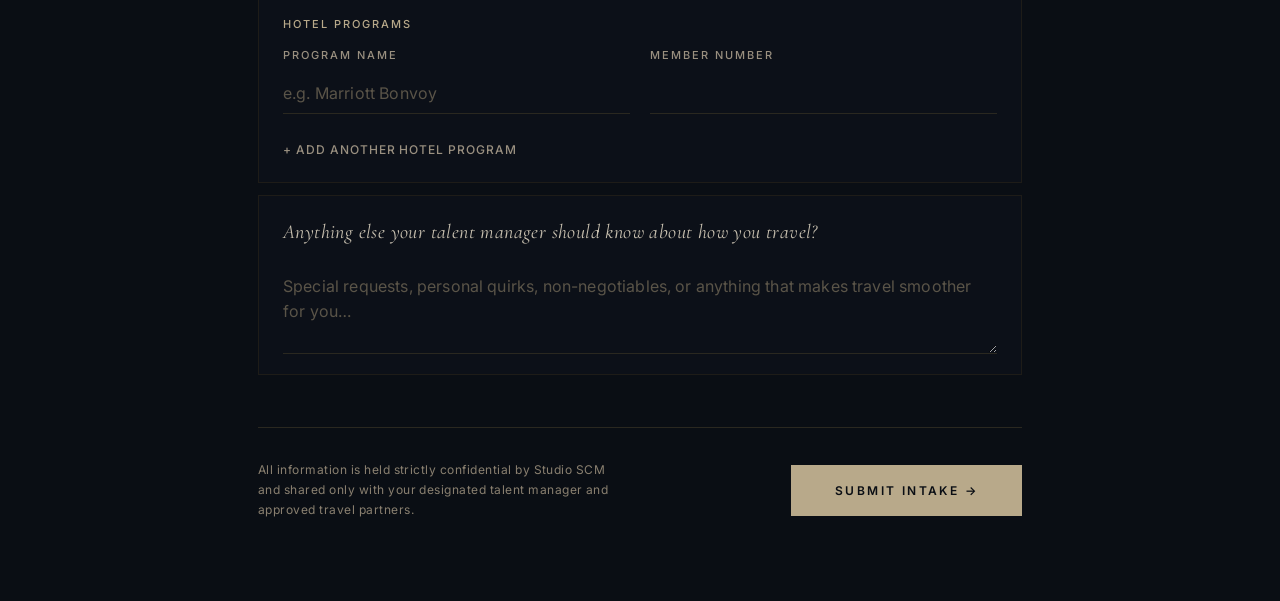
==== commit 58bd2666: "Match intake header to main site's masthead pattern Replace the centered-logo + separate confidentia" ====
--- a/clientintake.html
+++ b/clientintake.html
@@ -22,17 +22,17 @@
 
   .page { max-width: 860px; margin: 0 auto; padding: 60px 48px 80px; }
 
-  .intake-header {
-    display: flex; align-items: center; justify-content: center;
-    padding: 8px 0 24px; margin-bottom: 24px;
-    border-bottom: 0.5px solid #1a1810;
-  }
+  /* Masthead — mirrors main site's .pc-top */
+  .intake-top {
+    display: grid; grid-template-columns: 1fr auto 1fr; align-items: center;
+    padding: 22px 0;
+    border-bottom: 1px solid rgba(232, 226, 212, 0.18);
+    margin-bottom: 36px;
+  }
+  .intake-top__left { justify-self: start; }
+  .intake-top__right { justify-self: end; }
+  .intake-top__logo-wrap { display: flex; align-items: center; justify-content: center; }
   .intake-logo { height: 56px; width: auto; opacity: 0.95; }
-
-  .confidential-bar {
-    display: flex; align-items: center; justify-content: space-between;
-    padding: 10px 0; margin-bottom: 32px;
-  }
   .conf-label { font-size: 10px; letter-spacing: 0.24em; text-transform: uppercase; color: #7a7060; }
 
   .title-block { margin-bottom: 52px; }
@@ -148,6 +148,9 @@
 
   @media (max-width: 640px) {
     .page { padding: 32px 24px 60px; }
+    .intake-top { grid-template-columns: 1fr; gap: 10px; padding: 16px 0; text-align: center; }
+    .intake-top__left, .intake-top__right { justify-self: center; display: none; }
+    .intake-logo { height: 44px; }
     .checklist-grid { grid-template-columns: 1fr; }
     .fields-grid { grid-template-columns: 1fr; }
     .field.span2 { grid-column: span 1; }
@@ -163,14 +166,13 @@
 
   <div id="formSection">
 
-    <div class="intake-header">
-      <img src="assets/logo-white.png" alt="Studio SCM" class="intake-logo" />
-    </div>
-
-    <div class="confidential-bar">
-      <span class="conf-label">Confidential · Client Intake</span>
-      <span class="conf-label">Studio SCM · Talent Management</span>
-    </div>
+    <header class="intake-top">
+      <span class="conf-label intake-top__left">Confidential · Client Intake</span>
+      <div class="intake-top__logo-wrap">
+        <img src="assets/logo-white.png" alt="Studio SCM" class="intake-logo" />
+      </div>
+      <span class="conf-label intake-top__right">Studio SCM · Talent Management</span>
+    </header>
 
     <div class="title-block">
       <div class="studio-tag">Studio SCM · New Client Onboarding</div>
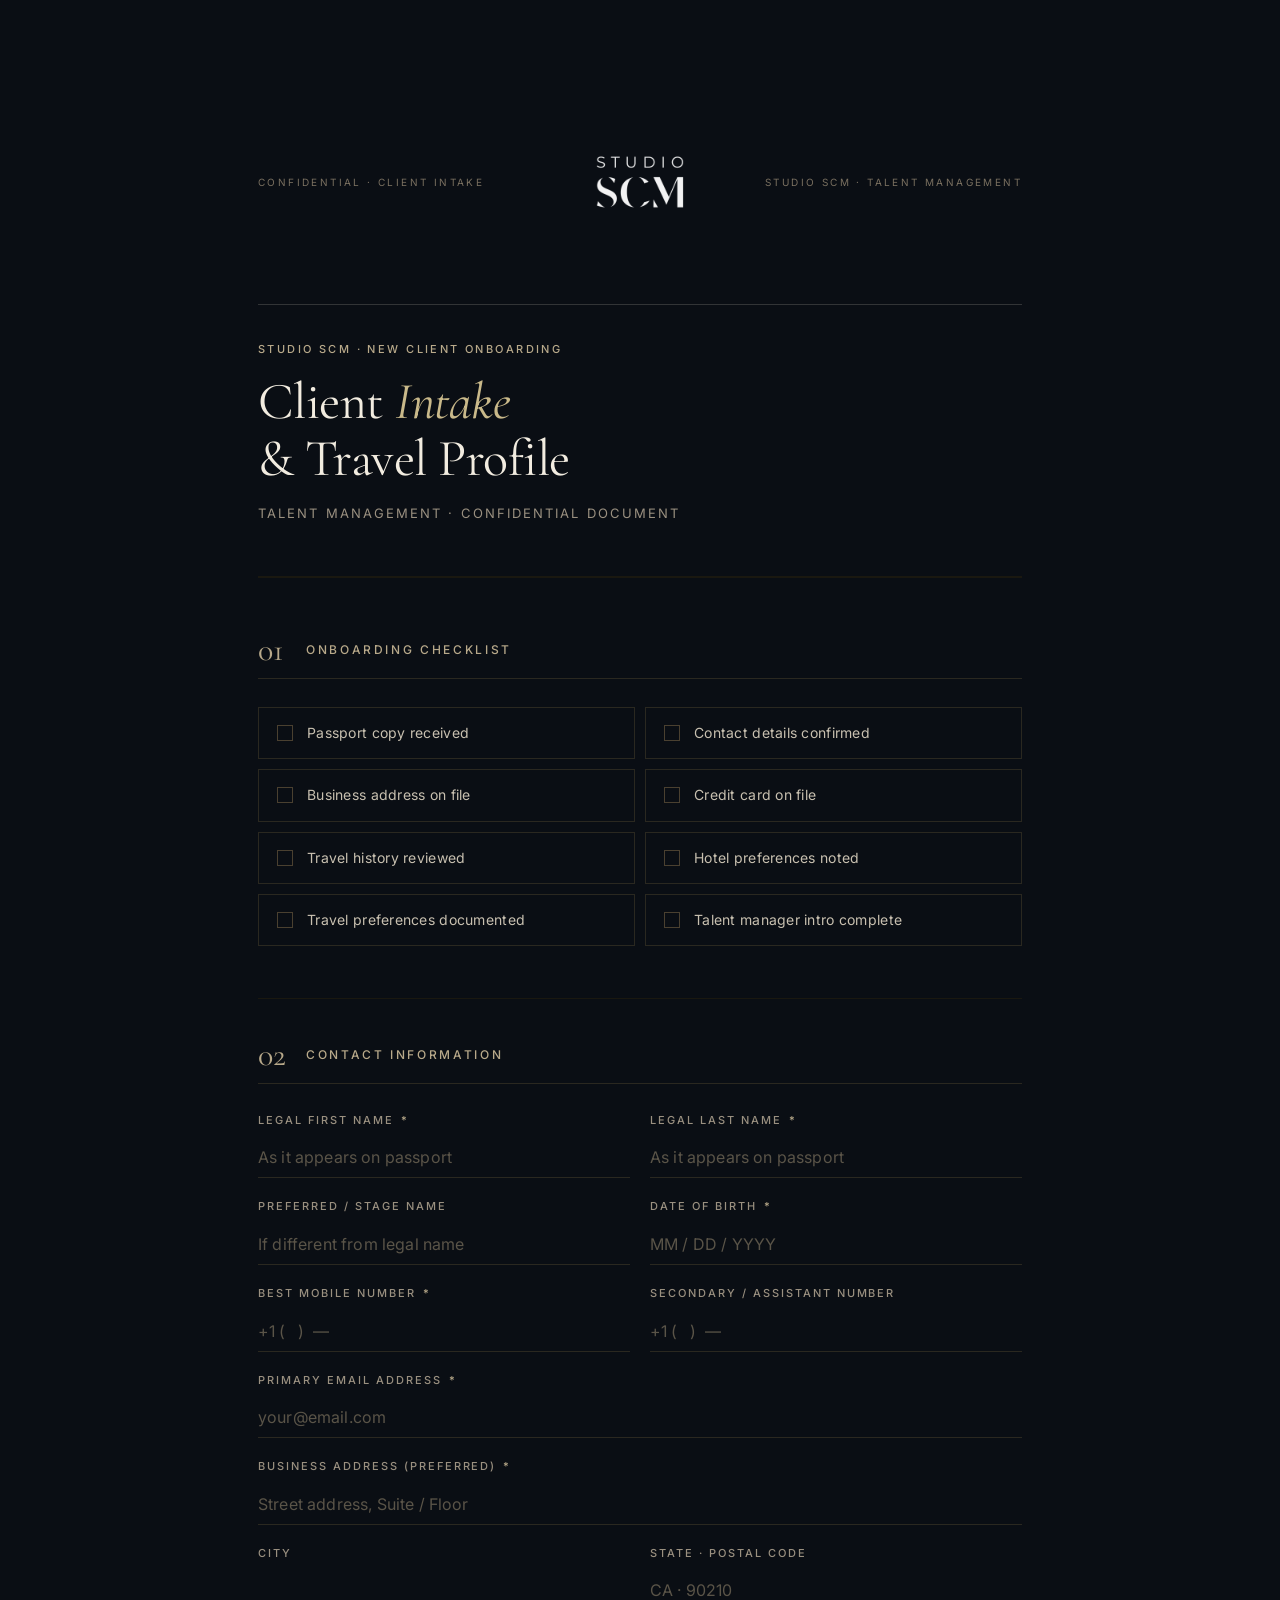
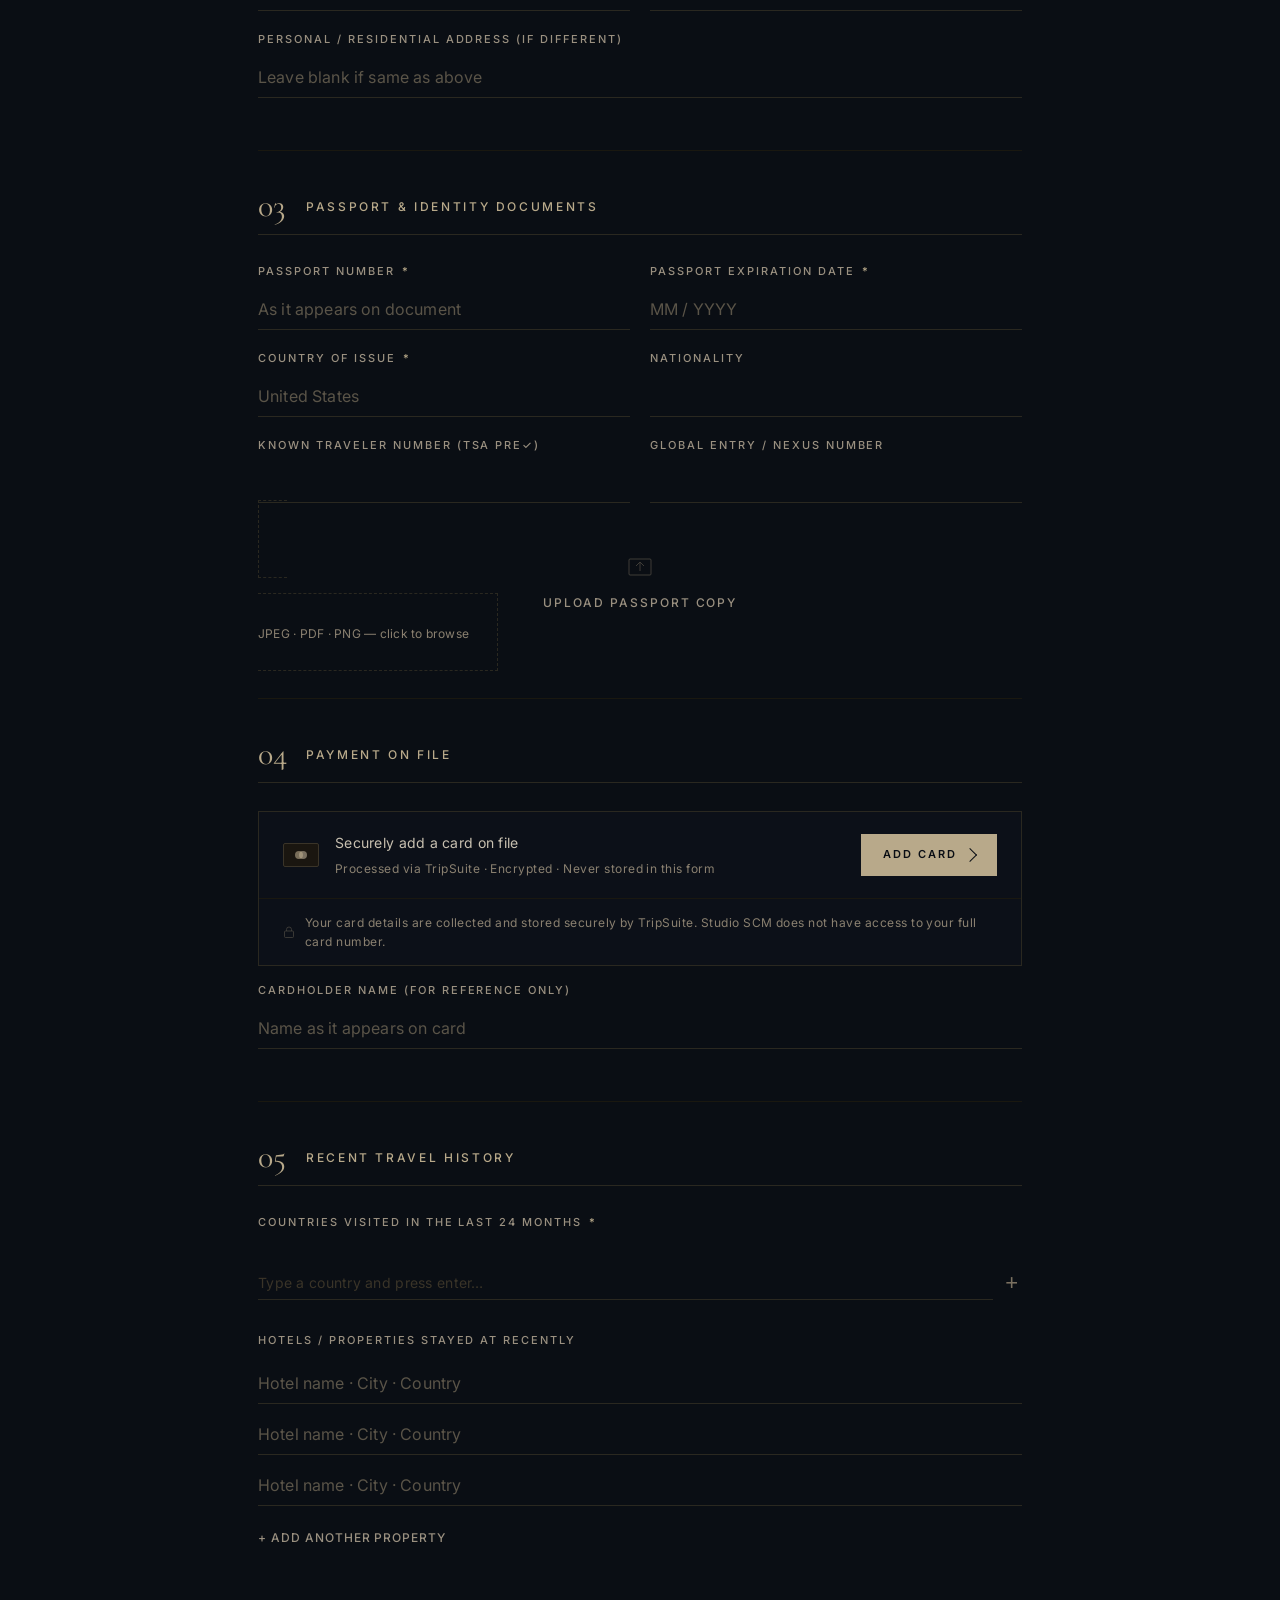
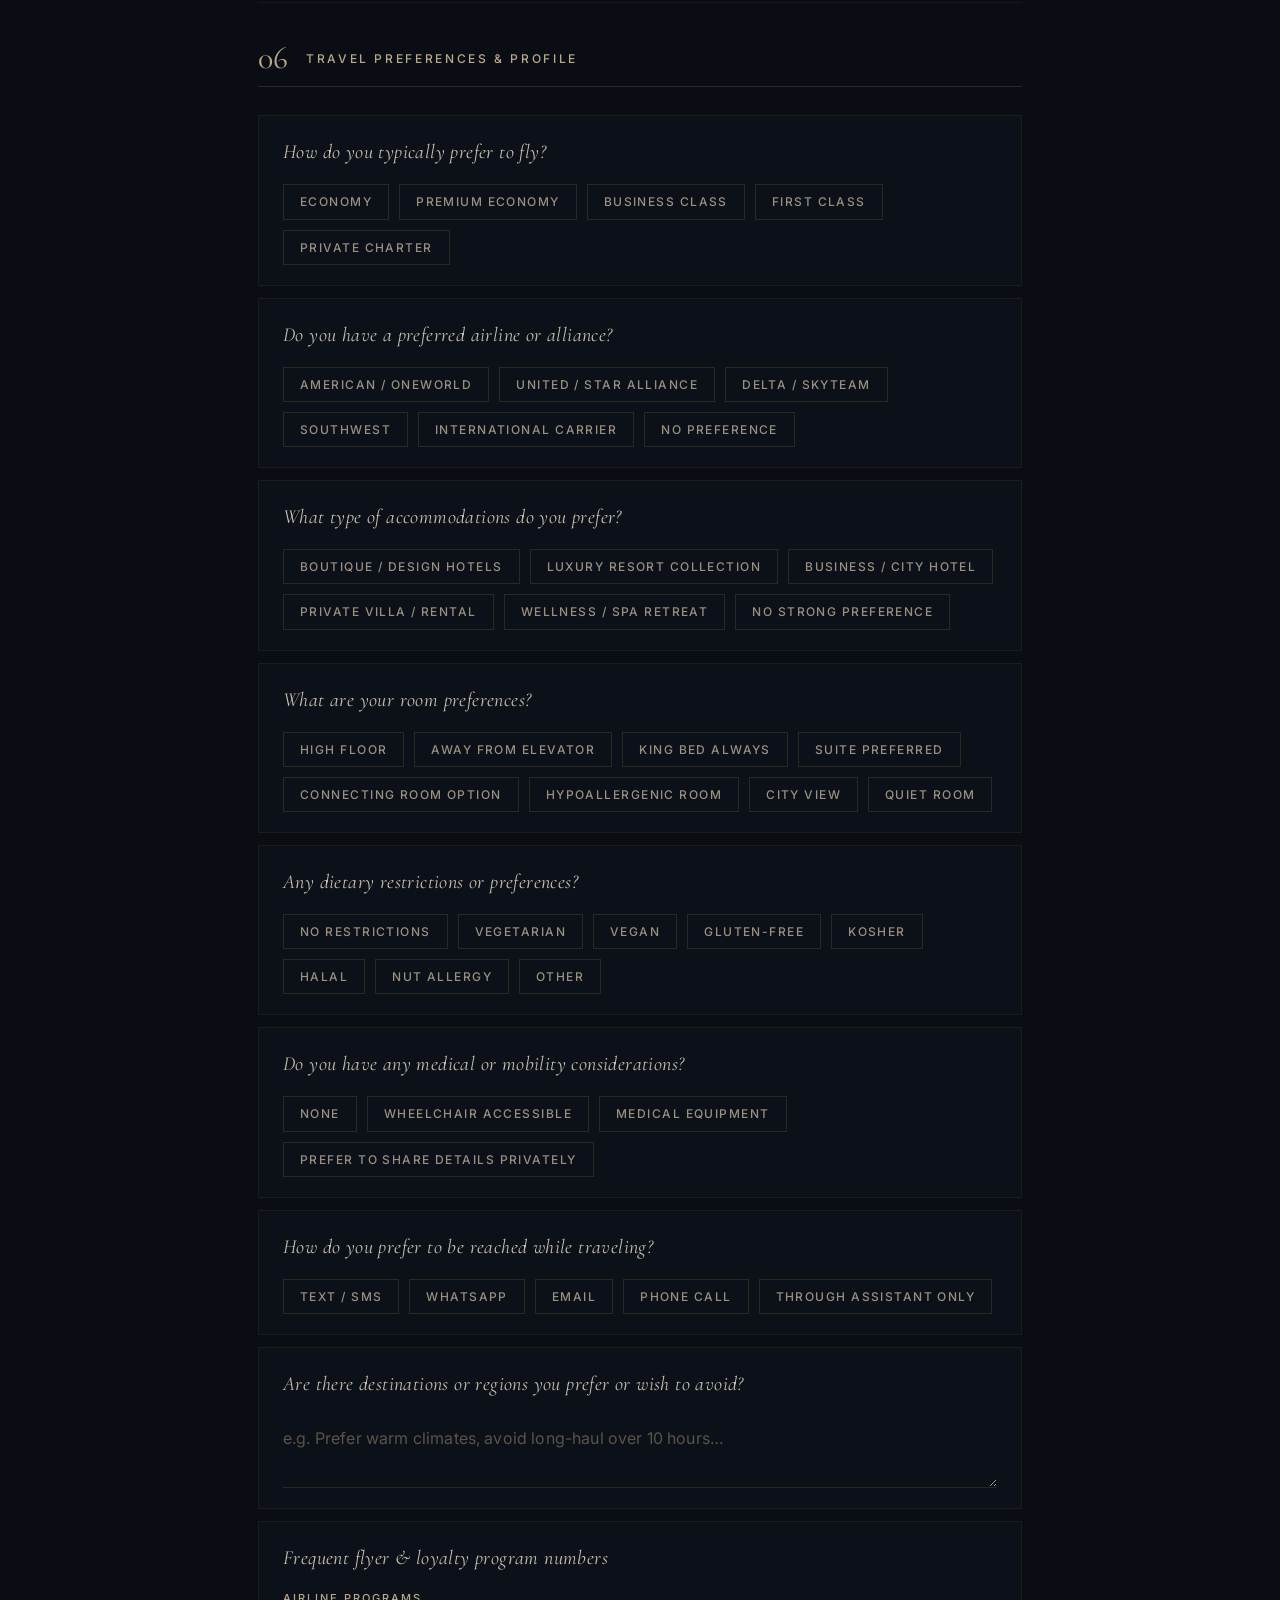
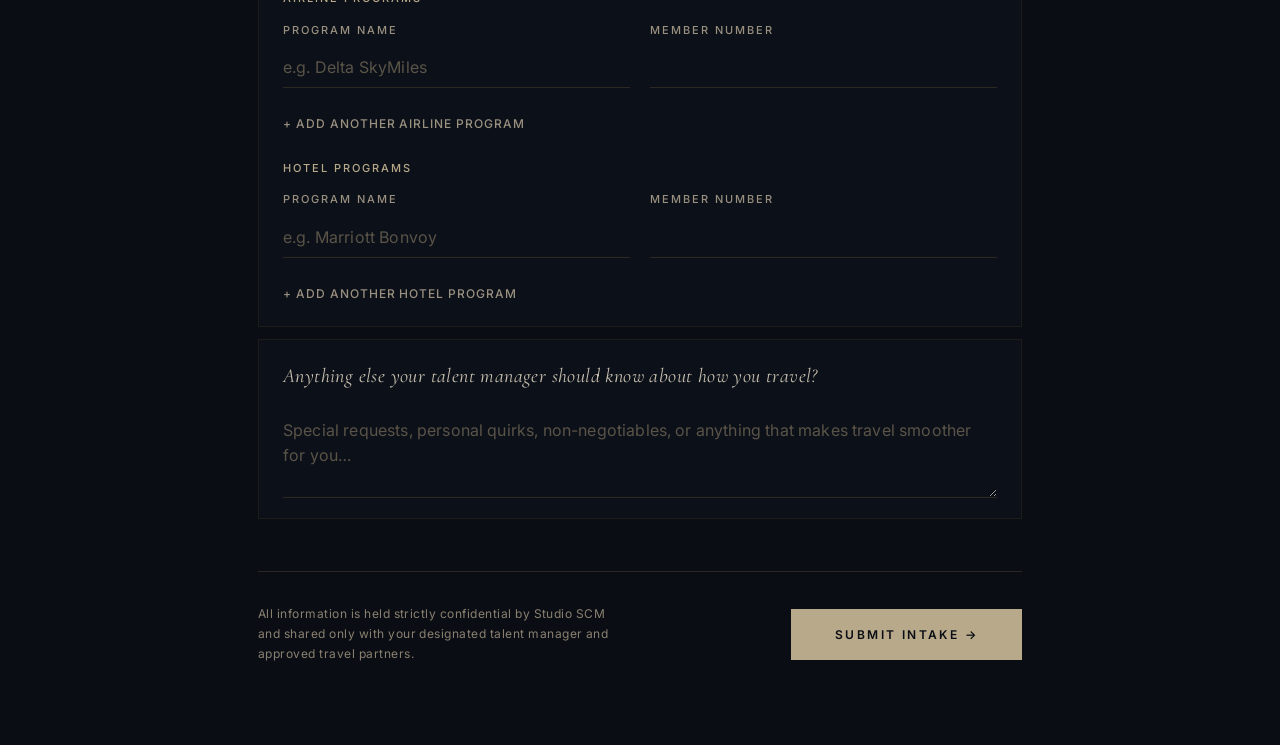
==== commit 7d373506: "Enlarge intake logo 3.5× per request 56px → 200px desktop, 44px → 140px mobile.  Co-Authored-By: Cla" ====
--- a/clientintake.html
+++ b/clientintake.html
@@ -32,7 +32,7 @@
   .intake-top__left { justify-self: start; }
   .intake-top__right { justify-self: end; }
   .intake-top__logo-wrap { display: flex; align-items: center; justify-content: center; }
-  .intake-logo { height: 56px; width: auto; opacity: 0.95; }
+  .intake-logo { height: 200px; width: auto; opacity: 0.95; }
   .conf-label { font-size: 10px; letter-spacing: 0.24em; text-transform: uppercase; color: #7a7060; }
 
   .title-block { margin-bottom: 52px; }
@@ -150,7 +150,7 @@
     .page { padding: 32px 24px 60px; }
     .intake-top { grid-template-columns: 1fr; gap: 10px; padding: 16px 0; text-align: center; }
     .intake-top__left, .intake-top__right { justify-self: center; display: none; }
-    .intake-logo { height: 44px; }
+    .intake-logo { height: 140px; }
     .checklist-grid { grid-template-columns: 1fr; }
     .fields-grid { grid-template-columns: 1fr; }
     .field.span2 { grid-column: span 1; }
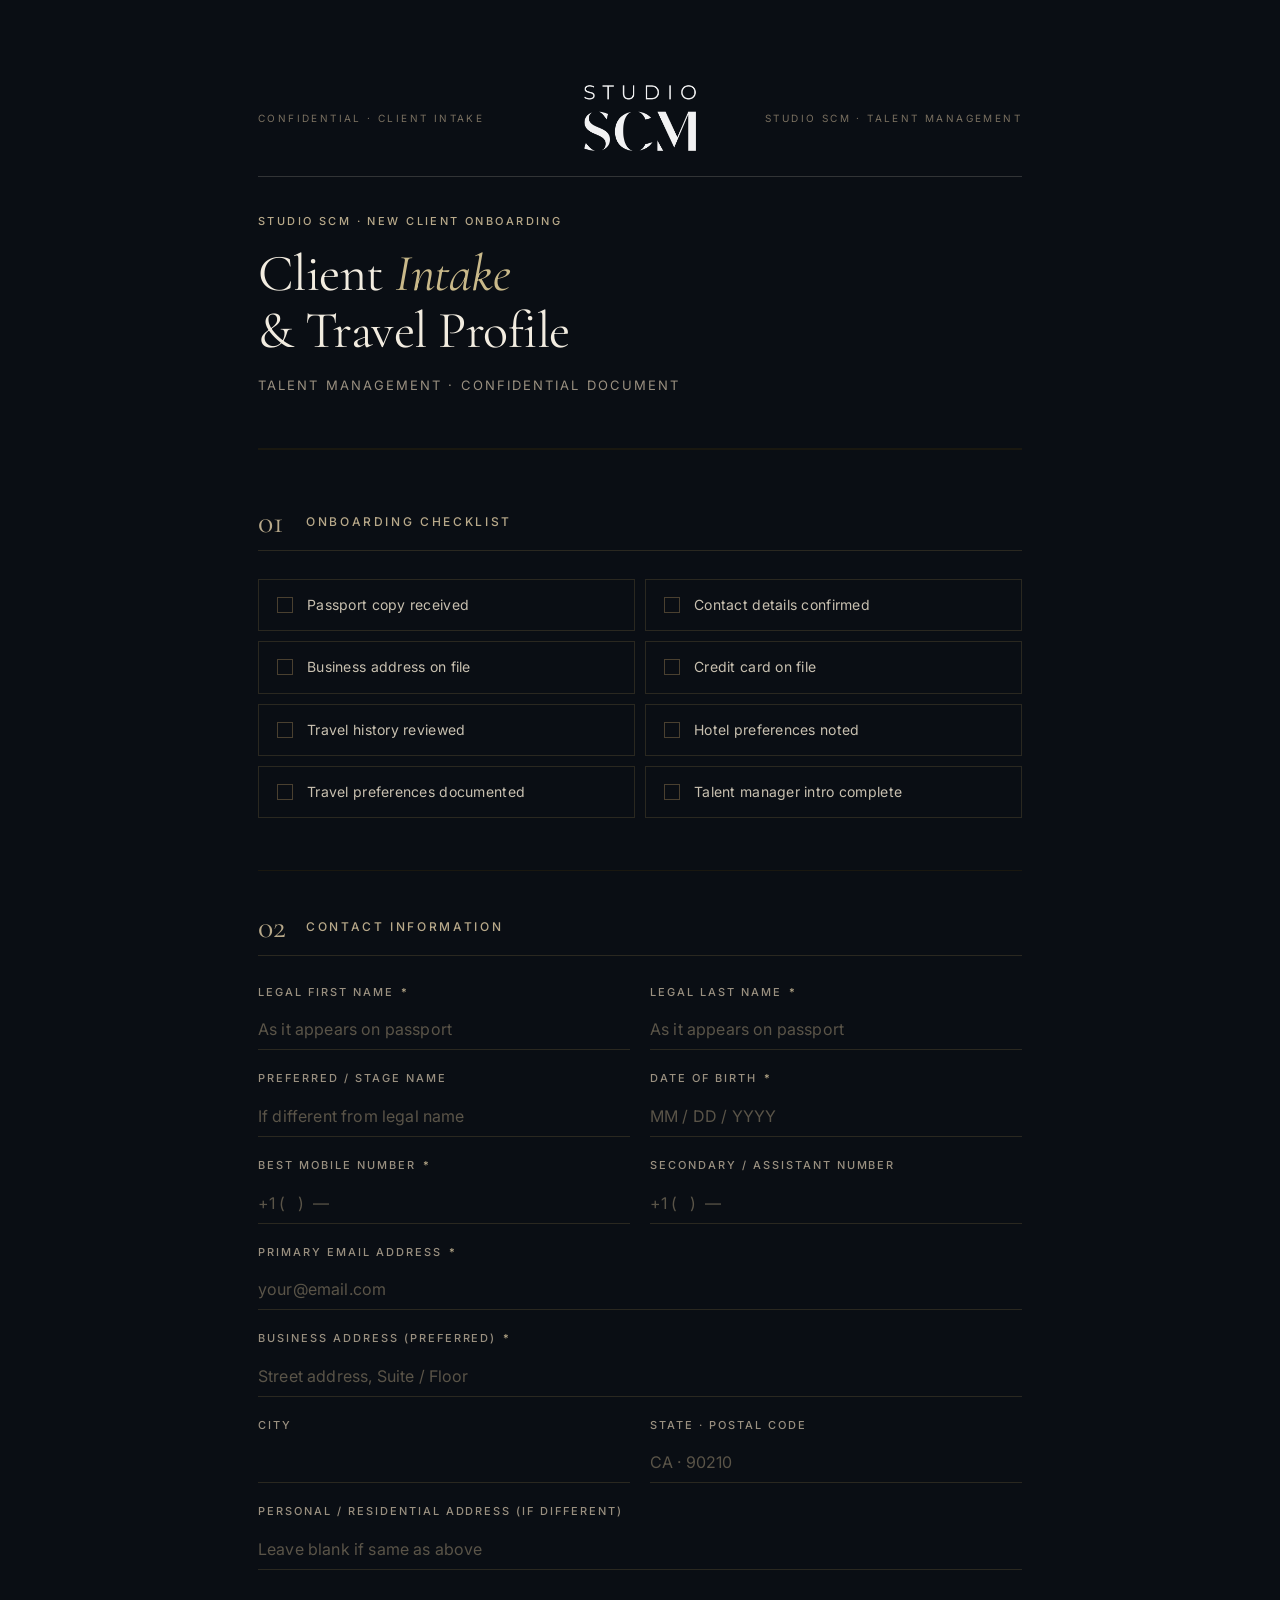
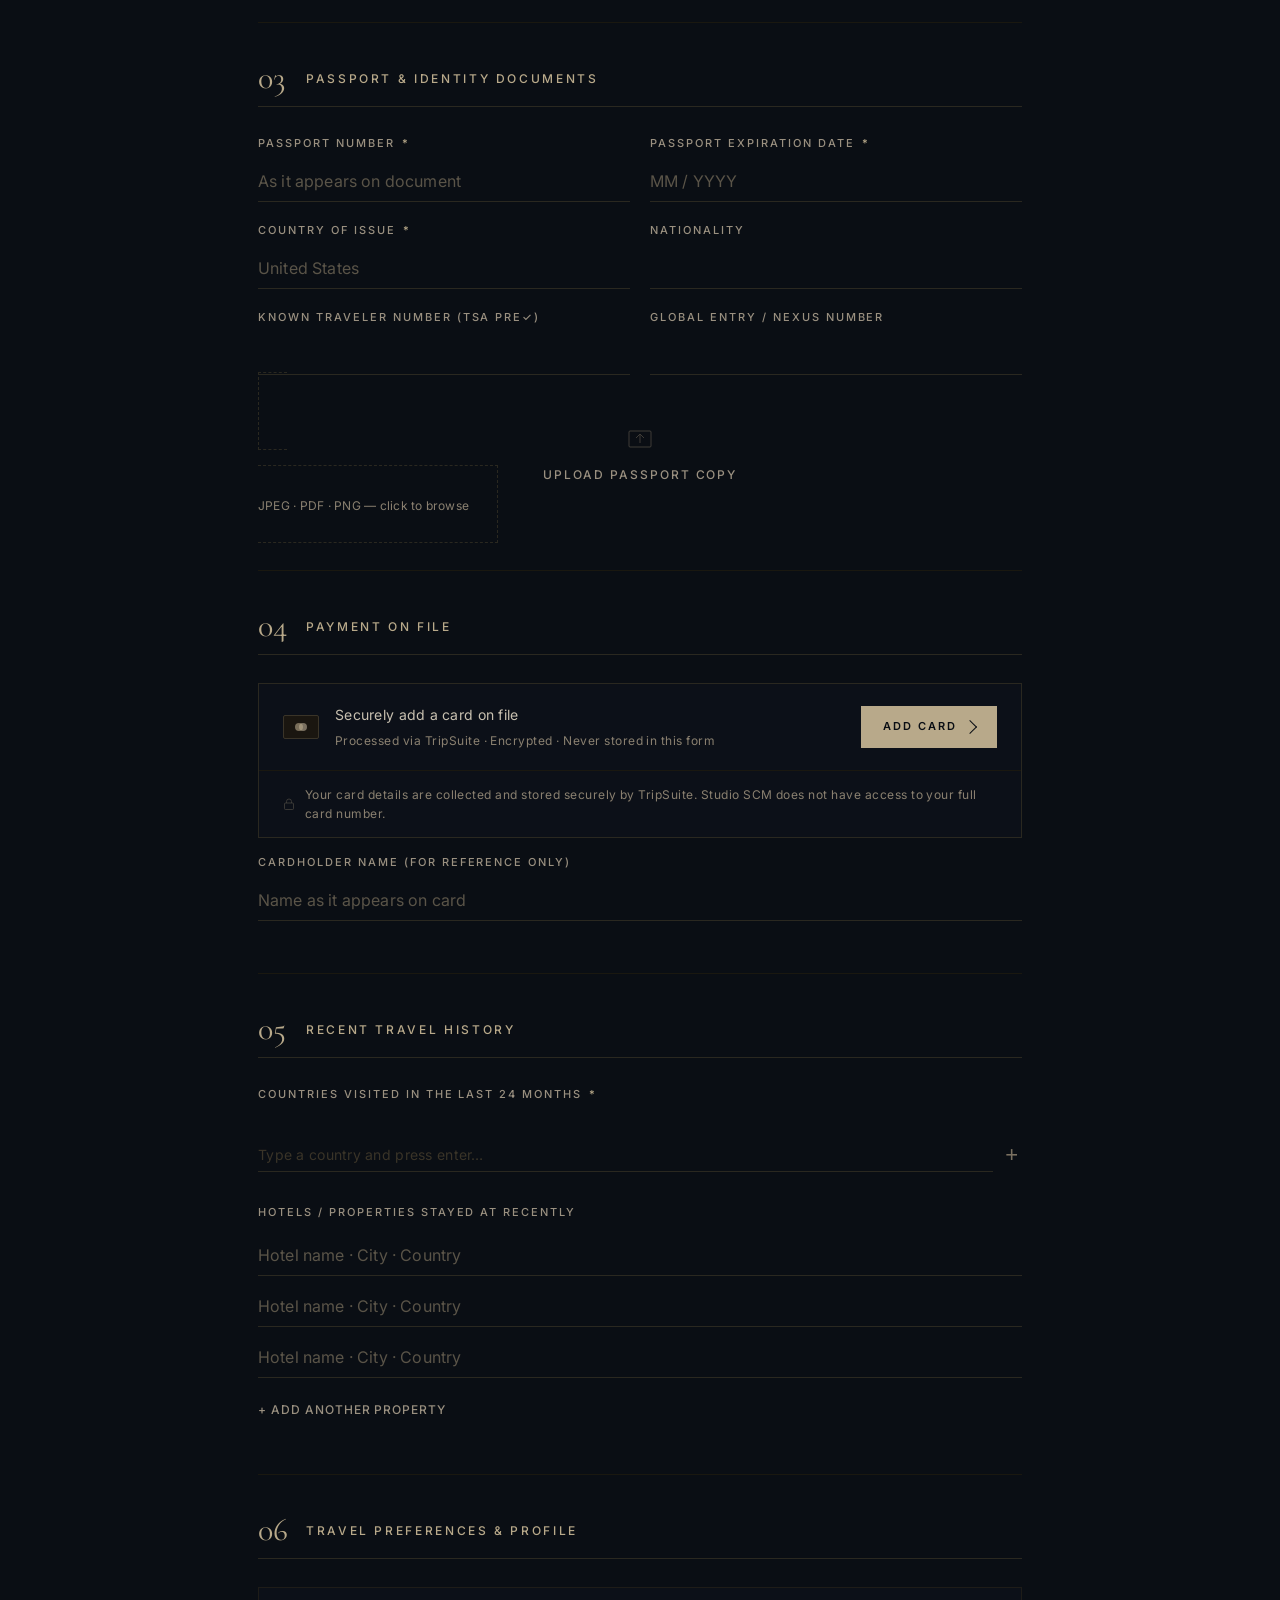
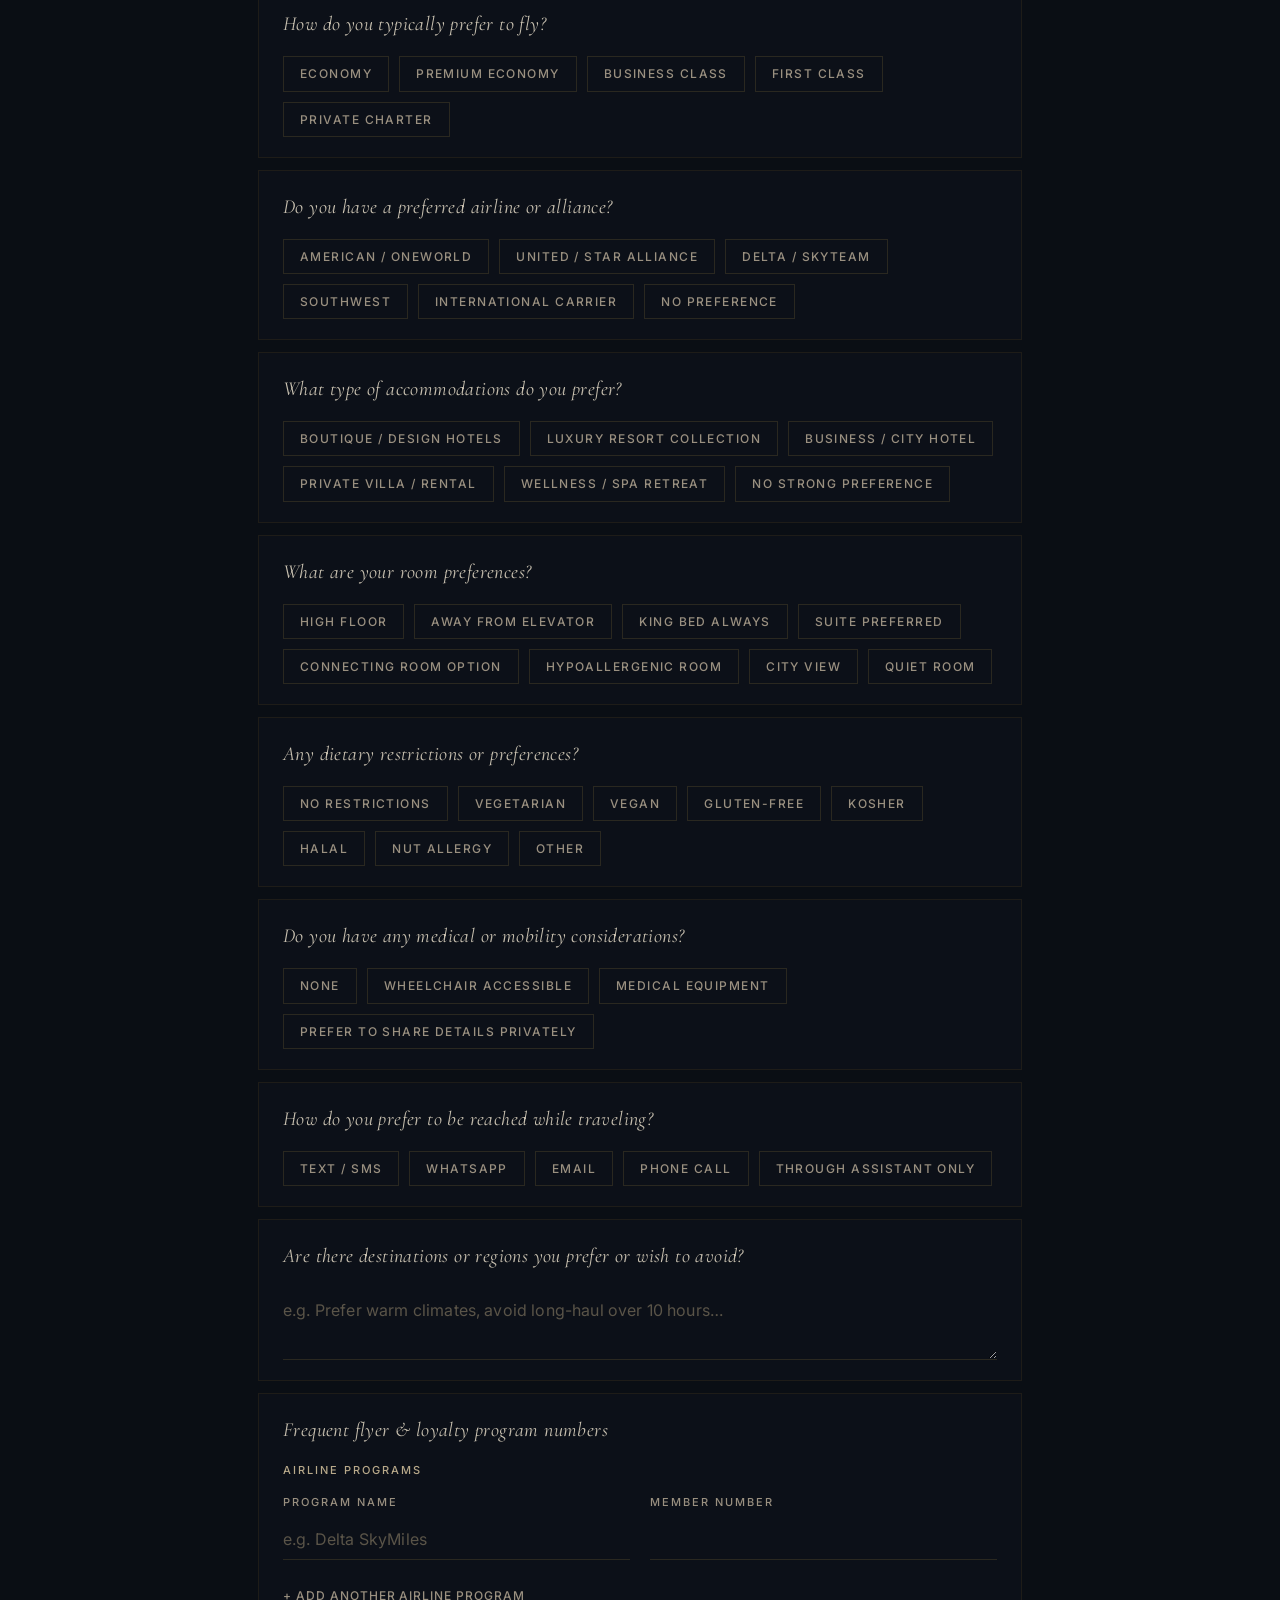
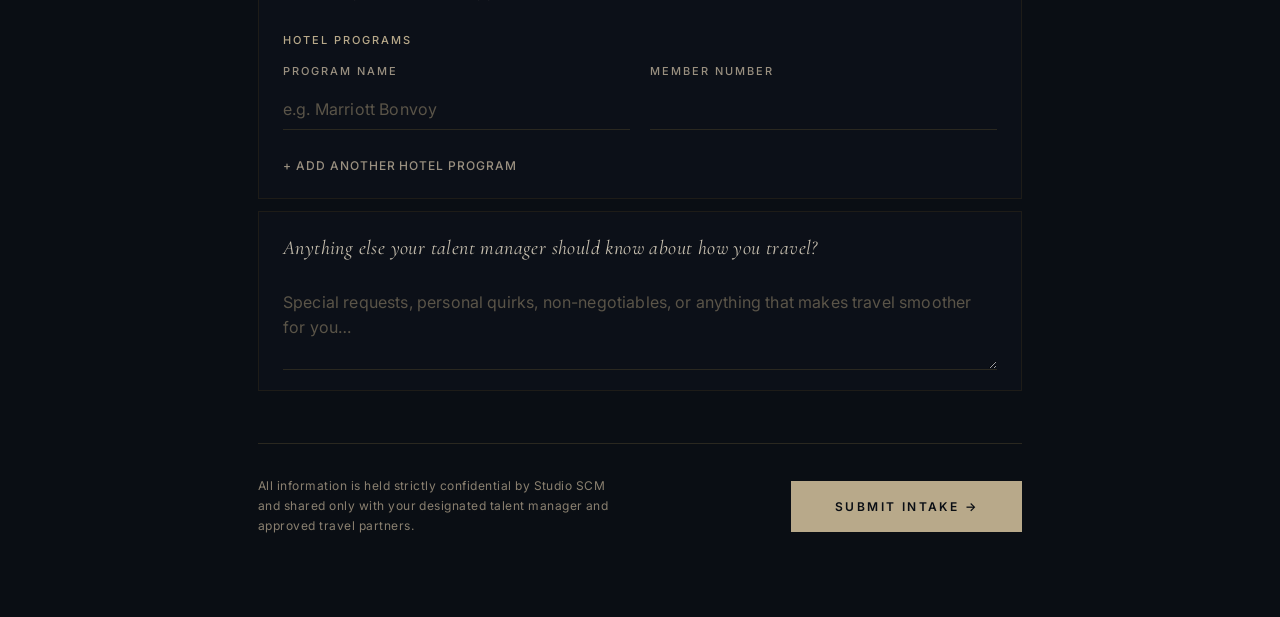
==== commit 1e0de624: "Resize intake logo to 72px (designer-set letterhead proportion) After trimming the logo file's white" ====
--- a/clientintake.html
+++ b/clientintake.html
@@ -32,7 +32,7 @@
   .intake-top__left { justify-self: start; }
   .intake-top__right { justify-self: end; }
   .intake-top__logo-wrap { display: flex; align-items: center; justify-content: center; }
-  .intake-logo { height: 200px; width: auto; opacity: 0.95; }
+  .intake-logo { height: 72px; width: auto; opacity: 0.95; }
   .conf-label { font-size: 10px; letter-spacing: 0.24em; text-transform: uppercase; color: #7a7060; }
 
   .title-block { margin-bottom: 52px; }
@@ -150,7 +150,7 @@
     .page { padding: 32px 24px 60px; }
     .intake-top { grid-template-columns: 1fr; gap: 10px; padding: 16px 0; text-align: center; }
     .intake-top__left, .intake-top__right { justify-self: center; display: none; }
-    .intake-logo { height: 140px; }
+    .intake-logo { height: 48px; }
     .checklist-grid { grid-template-columns: 1fr; }
     .fields-grid { grid-template-columns: 1fr; }
     .field.span2 { grid-column: span 1; }
